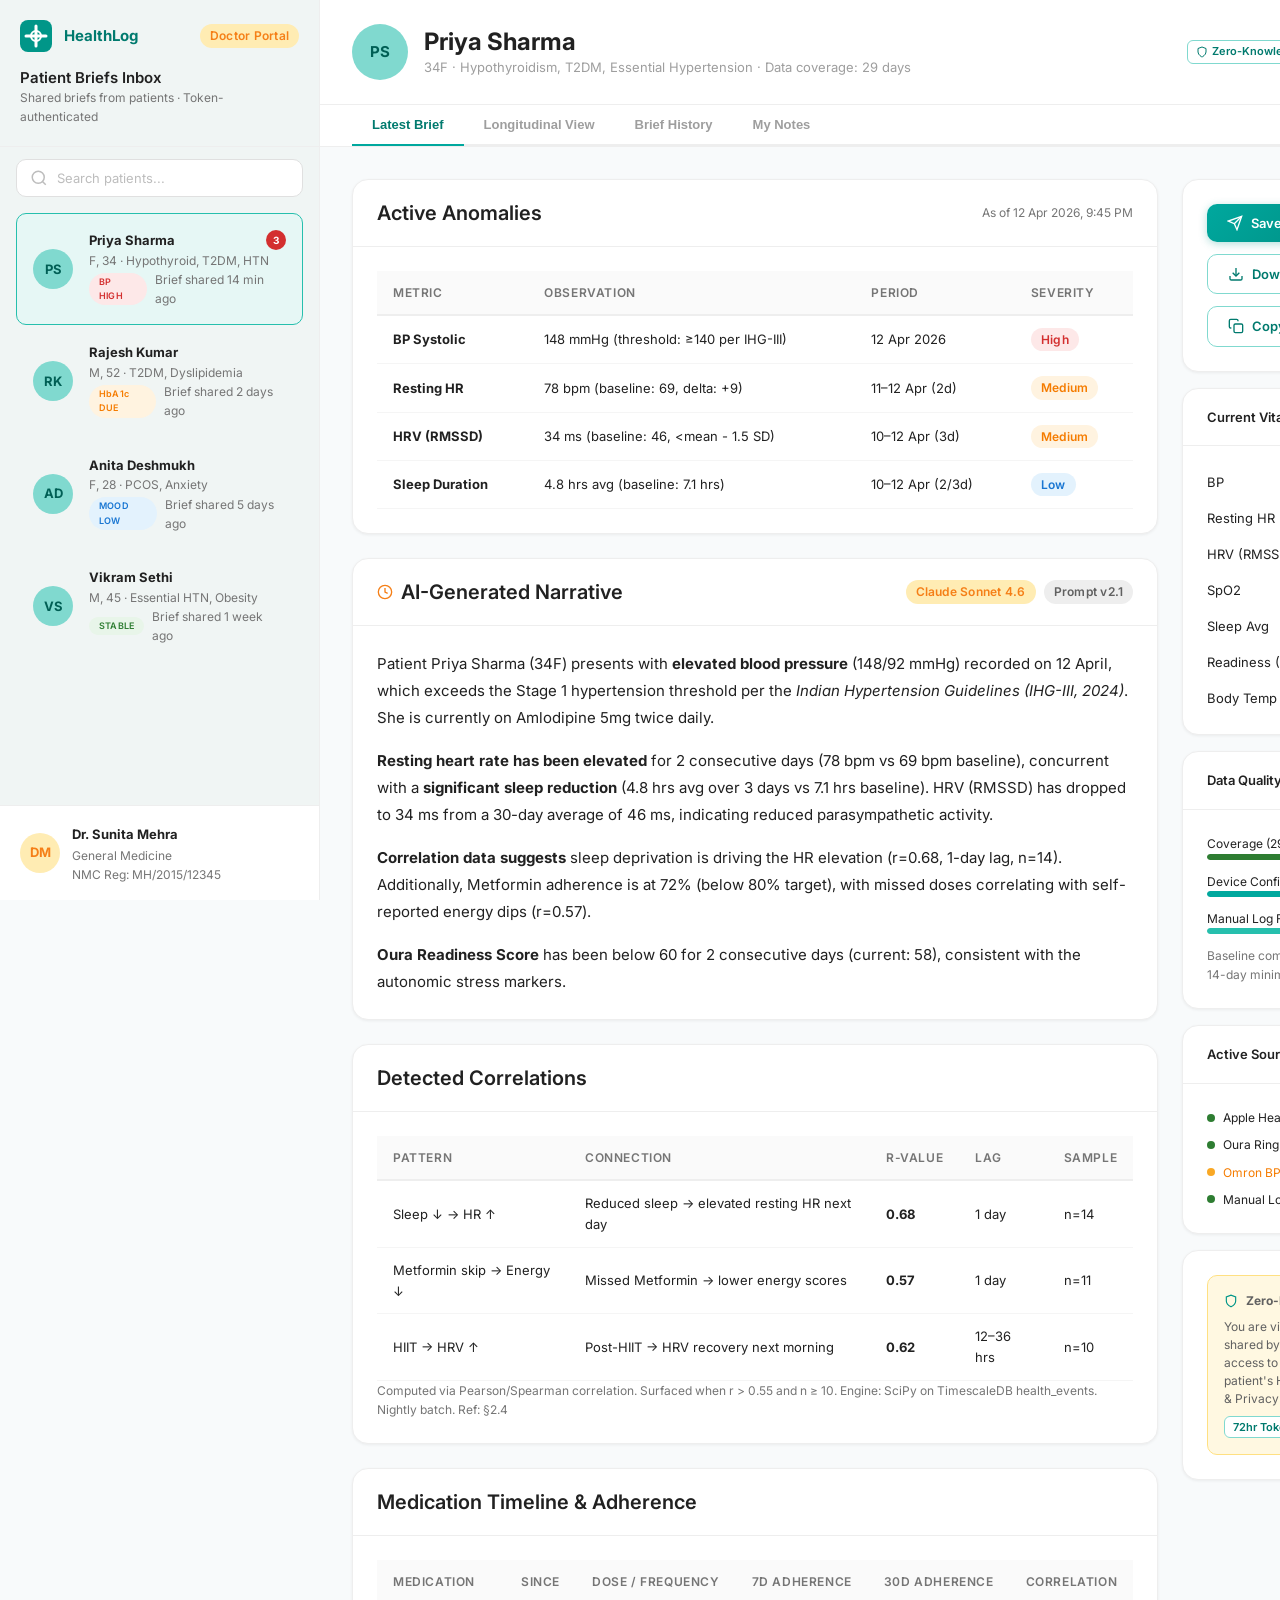
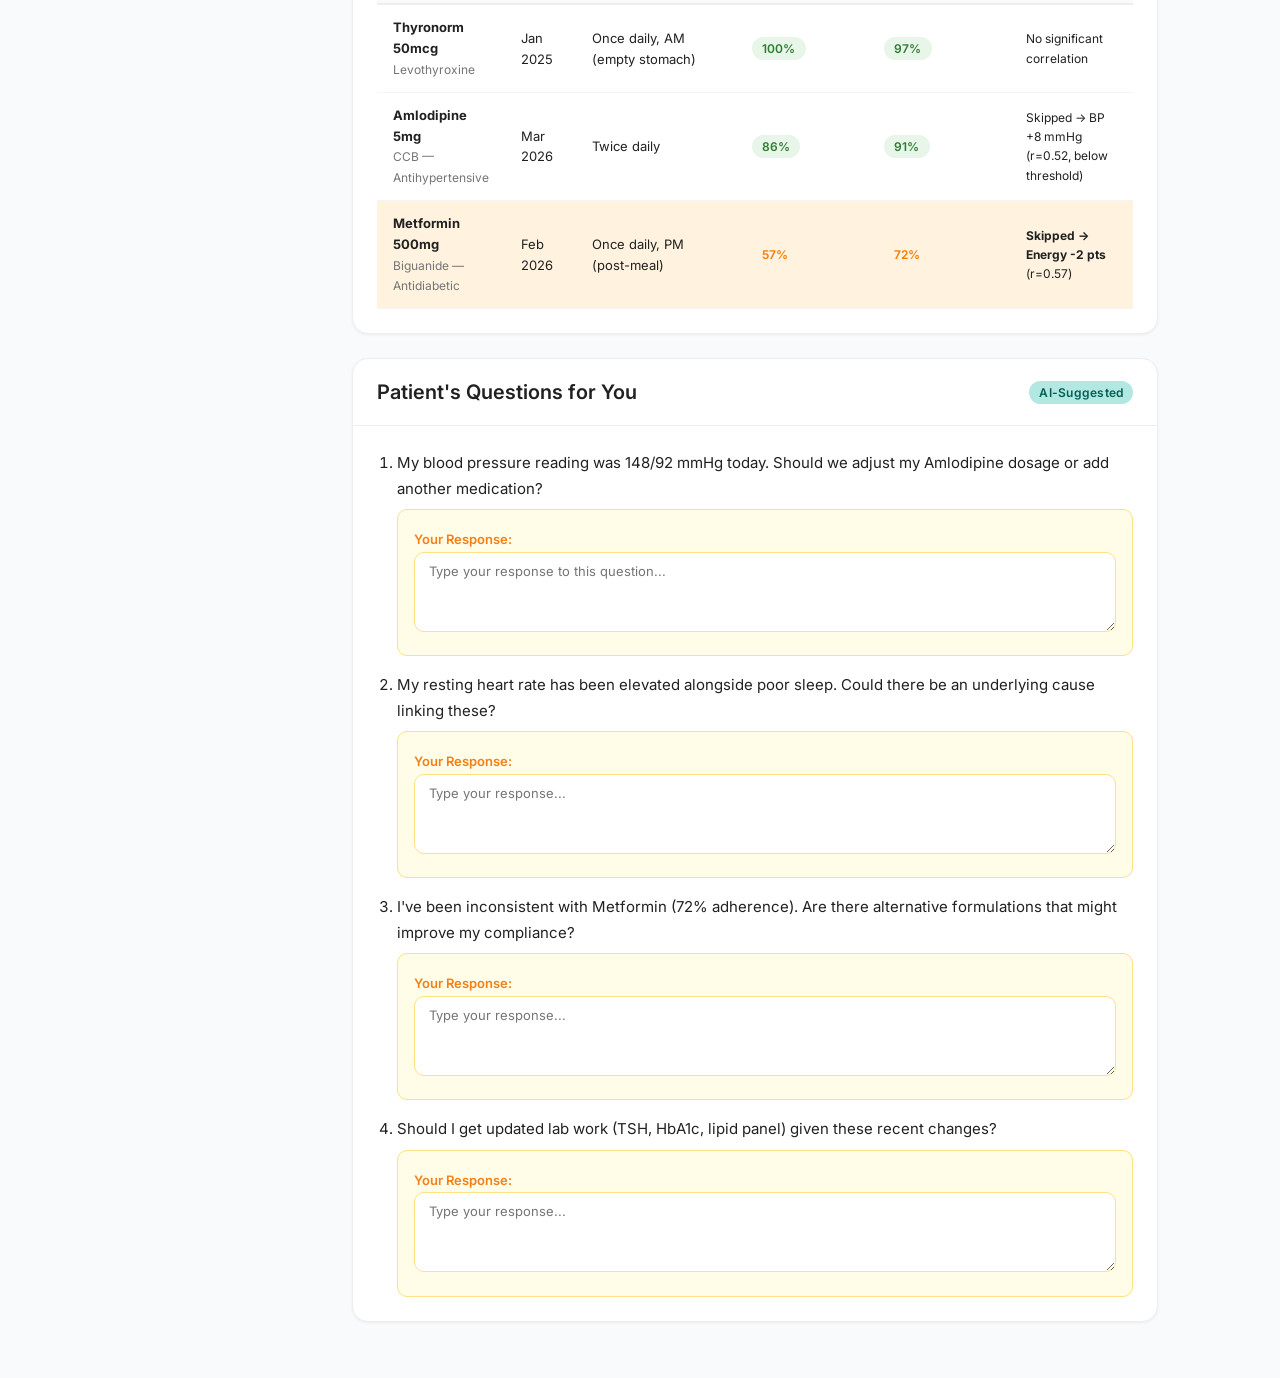
==== doctor.html @ 046096bf "adding progress" ====
<!DOCTYPE html>
<html lang="en">
<head>
  <meta charset="UTF-8">
  <meta name="viewport" content="width=device-width, initial-scale=1.0">
  <title>HealthLog — Doctor Portal</title>
  <link rel="preconnect" href="https://fonts.googleapis.com">
  <link href="https://fonts.googleapis.com/css2?family=Inter:wght@400;500;600;700;800&display=swap" rel="stylesheet">
  <link rel="stylesheet" href="styles.css">
  <style>
    .doctor-layout {
      display: flex;
      min-height: 100vh;
    }
    .patient-panel {
      width: 320px;
      background: var(--bg-sidebar);
      border-right: 1px solid var(--gray-200);
      position: fixed;
      height: 100vh;
      overflow-y: auto;
      display: flex;
      flex-direction: column;
    }
    .patient-panel-header {
      padding: var(--space-5) var(--space-5);
      border-bottom: 1px solid var(--gray-200);
    }
    .patient-panel-body {
      padding: var(--space-4);
      flex: 1;
      overflow-y: auto;
    }
    .doctor-main {
      margin-left: 320px;
      flex: 1;
      min-height: 100vh;
    }
    .doctor-profile {
      display: flex;
      align-items: center;
      gap: var(--space-3);
      padding: var(--space-4) var(--space-5);
      border-top: 1px solid var(--gray-200);
      background: white;
    }
    .brief-inbox-badge {
      background: var(--severity-high);
      color: white;
      font-size: 0.625rem;
      width: 20px;
      height: 20px;
      border-radius: 50%;
      display: inline-flex;
      align-items: center;
      justify-content: center;
      font-weight: 700;
    }
    .annotation-box {
      background: #fffde7;
      border: 1px solid var(--accent-200);
      border-radius: var(--radius-md);
      padding: var(--space-4);
    }
    .longitudinal-bar {
      display: flex;
      align-items: center;
      gap: var(--space-2);
      padding: var(--space-2) 0;
    }
    .longitudinal-bar .bar-fill {
      height: 8px;
      border-radius: 4px;
      background: var(--primary-400);
      transition: width var(--transition-slow);
    }
    @media (max-width: 1024px) {
      .patient-panel { width: 280px; }
      .doctor-main { margin-left: 280px; }
    }
    @media (max-width: 768px) {
      .patient-panel { position: relative; width: 100%; height: auto; max-height: 40vh; }
      .doctor-main { margin-left: 0; }
      .doctor-layout { flex-direction: column; }
    }
  </style>
</head>
<body>
  <div class="doctor-layout">
    <!-- ====== PATIENT LIST PANEL ====== -->
    <aside class="patient-panel">
      <div class="patient-panel-header">
        <div class="flex items-center justify-between mb-4">
          <a href="index.html" class="sidebar-logo" style="text-decoration:none;font-size:var(--font-size-base);">
            <svg viewBox="0 0 32 32" width="24" height="24" fill="none">
              <rect width="32" height="32" rx="8" fill="#009688"/>
              <path d="M16 6v20M6 16h20" stroke="white" stroke-width="3" stroke-linecap="round"/>
              <circle cx="16" cy="16" r="5" stroke="white" stroke-width="2" fill="none"/>
            </svg>
            HealthLog
          </a>
          <span class="badge badge-accent">Doctor Portal</span>
        </div>
        <h3 style="font-size:var(--font-size-base);">Patient Briefs Inbox</h3>
        <p class="text-xs text-muted mt-1">Shared briefs from patients &middot; Token-authenticated</p>
      </div>

      <!-- Search -->
      <div style="padding:var(--space-3) var(--space-4) 0;">
        <div class="search-box">
          <svg class="search-icon" viewBox="0 0 24 24" fill="none" stroke="currentColor" stroke-width="2"><circle cx="11" cy="11" r="8"/><line x1="21" y1="21" x2="16.65" y2="16.65"/></svg>
          <input class="form-input" type="text" placeholder="Search patients..." style="font-size:var(--font-size-sm);">
        </div>
      </div>

      <div class="patient-panel-body">
        <!-- Patient List Items -->
        <div class="patient-list-item active" onclick="selectPatient(this, 'priya')">
          <div class="avatar">PS</div>
          <div style="flex:1;min-width:0;">
            <div class="flex items-center justify-between">
              <strong class="text-sm">Priya Sharma</strong>
              <span class="brief-inbox-badge">3</span>
            </div>
            <p class="text-xs text-muted" style="white-space:nowrap;overflow:hidden;text-overflow:ellipsis;">F, 34 &middot; Hypothyroid, T2DM, HTN</p>
            <div class="flex items-center gap-2 mt-1">
              <span class="badge badge-high" style="font-size:0.5625rem;">BP HIGH</span>
              <span class="text-xs text-muted">Brief shared 14 min ago</span>
            </div>
          </div>
        </div>

        <div class="patient-list-item" onclick="selectPatient(this, 'rajesh')">
          <div class="avatar">RK</div>
          <div style="flex:1;min-width:0;">
            <div class="flex items-center justify-between">
              <strong class="text-sm">Rajesh Kumar</strong>
            </div>
            <p class="text-xs text-muted">M, 52 &middot; T2DM, Dyslipidemia</p>
            <div class="flex items-center gap-2 mt-1">
              <span class="badge badge-medium" style="font-size:0.5625rem;">HbA1c DUE</span>
              <span class="text-xs text-muted">Brief shared 2 days ago</span>
            </div>
          </div>
        </div>

        <div class="patient-list-item" onclick="selectPatient(this, 'anita')">
          <div class="avatar">AD</div>
          <div style="flex:1;min-width:0;">
            <div class="flex items-center justify-between">
              <strong class="text-sm">Anita Deshmukh</strong>
            </div>
            <p class="text-xs text-muted">F, 28 &middot; PCOS, Anxiety</p>
            <div class="flex items-center gap-2 mt-1">
              <span class="badge badge-low" style="font-size:0.5625rem;">MOOD LOW</span>
              <span class="text-xs text-muted">Brief shared 5 days ago</span>
            </div>
          </div>
        </div>

        <div class="patient-list-item" onclick="selectPatient(this, 'vikram')">
          <div class="avatar">VS</div>
          <div style="flex:1;min-width:0;">
            <div class="flex items-center justify-between">
              <strong class="text-sm">Vikram Sethi</strong>
            </div>
            <p class="text-xs text-muted">M, 45 &middot; Essential HTN, Obesity</p>
            <div class="flex items-center gap-2 mt-1">
              <span class="badge badge-normal" style="font-size:0.5625rem;">STABLE</span>
              <span class="text-xs text-muted">Brief shared 1 week ago</span>
            </div>
          </div>
        </div>
      </div>

      <!-- Doctor Profile -->
      <div class="doctor-profile">
        <div class="avatar" style="background:var(--accent-100);color:var(--accent-600);">DM</div>
        <div>
          <strong class="text-sm">Dr. Sunita Mehra</strong>
          <p class="text-xs text-muted">General Medicine</p>
          <p class="text-xs text-muted">NMC Reg: MH/2015/12345</p>
        </div>
      </div>
    </aside>

    <!-- ====== DOCTOR MAIN CONTENT ====== -->
    <main class="doctor-main">
      <!-- Page Header -->
      <div class="page-header">
        <div class="flex items-center gap-4">
          <div class="avatar lg">PS</div>
          <div>
            <h1 style="font-size:var(--font-size-xl);">Priya Sharma</h1>
            <p class="page-header-sub">34F &middot; Hypothyroidism, T2DM, Essential Hypertension &middot; Data coverage: 29 days</p>
          </div>
        </div>
        <div class="flex items-center gap-3">
          <span class="compliance-badge">
            <svg width="12" height="12" viewBox="0 0 24 24" fill="none" stroke="currentColor" stroke-width="2"><path d="M12 22s8-4 8-10V5l-8-3-8 3v7c0 6 8 10 8 10z"/></svg>
            Zero-Knowledge Access
          </span>
          <span class="compliance-badge">
            Token expires in 71h 46m
          </span>
        </div>
      </div>

      <!-- Tabs -->
      <div style="padding:0 var(--space-8);background:white;border-bottom:1px solid var(--gray-200);">
        <div class="tabs">
          <button class="tab active" onclick="showDocTab('brief-tab')">Latest Brief</button>
          <button class="tab" onclick="showDocTab('longitudinal-tab')">Longitudinal View</button>
          <button class="tab" onclick="showDocTab('history-tab')">Brief History</button>
          <button class="tab" onclick="showDocTab('notes-tab')">My Notes</button>
        </div>
      </div>

      <!-- ===== LATEST BRIEF TAB ===== -->
      <div class="page-body" id="brief-tab">
        <div class="grid-2" style="grid-template-columns:1fr 340px;gap:var(--space-6);">
          <!-- Brief Content (Left) -->
          <div>
            <!-- Active Anomalies Summary -->
            <div class="card mb-6">
              <div class="card-header">
                <h4>Active Anomalies</h4>
                <span class="text-xs text-muted">As of 12 Apr 2026, 9:45 PM</span>
              </div>
              <div class="card-body">
                <div class="table-wrapper">
                  <table class="data-table">
                    <thead>
                      <tr><th>Metric</th><th>Observation</th><th>Period</th><th>Severity</th></tr>
                    </thead>
                    <tbody>
                      <tr>
                        <td><strong>BP Systolic</strong></td>
                        <td>148 mmHg (threshold: &ge;140 per IHG-III)</td>
                        <td>12 Apr 2026</td>
                        <td><span class="badge badge-high">High</span></td>
                      </tr>
                      <tr>
                        <td><strong>Resting HR</strong></td>
                        <td>78 bpm (baseline: 69, delta: +9)</td>
                        <td>11–12 Apr (2d)</td>
                        <td><span class="badge badge-medium">Medium</span></td>
                      </tr>
                      <tr>
                        <td><strong>HRV (RMSSD)</strong></td>
                        <td>34 ms (baseline: 46, &lt;mean - 1.5 SD)</td>
                        <td>10–12 Apr (3d)</td>
                        <td><span class="badge badge-medium">Medium</span></td>
                      </tr>
                      <tr>
                        <td><strong>Sleep Duration</strong></td>
                        <td>4.8 hrs avg (baseline: 7.1 hrs)</td>
                        <td>10–12 Apr (2/3d)</td>
                        <td><span class="badge badge-low">Low</span></td>
                      </tr>
                    </tbody>
                  </table>
                </div>
              </div>
            </div>

            <!-- AI Narrative -->
            <div class="card mb-6">
              <div class="card-header">
                <div class="flex items-center gap-2">
                  <svg width="16" height="16" viewBox="0 0 24 24" fill="none" stroke="var(--accent-600)" stroke-width="2"><circle cx="12" cy="12" r="10"/><path d="M12 6v6l4 2"/></svg>
                  <h4>AI-Generated Narrative</h4>
                </div>
                <div class="flex items-center gap-2">
                  <span class="badge badge-accent">Claude Sonnet 4.6</span>
                  <span class="badge badge-gray">Prompt v2.1</span>
                </div>
              </div>
              <div class="card-body" style="line-height:1.8;">
                <p>
                  Patient Priya Sharma (34F) presents with <strong>elevated blood pressure</strong> (148/92 mmHg) recorded on 12 April, which exceeds the Stage 1 hypertension threshold per the <em>Indian Hypertension Guidelines (IHG-III, 2024)</em>. She is currently on Amlodipine 5mg twice daily.
                </p>
                <p class="mt-4">
                  <strong>Resting heart rate has been elevated</strong> for 2 consecutive days (78 bpm vs 69 bpm baseline), concurrent with a <strong>significant sleep reduction</strong> (4.8 hrs avg over 3 days vs 7.1 hrs baseline). HRV (RMSSD) has dropped to 34 ms from a 30-day average of 46 ms, indicating reduced parasympathetic activity.
                </p>
                <p class="mt-4">
                  <strong>Correlation data suggests</strong> sleep deprivation is driving the HR elevation (r=0.68, 1-day lag, n=14). Additionally, Metformin adherence is at 72% (below 80% target), with missed doses correlating with self-reported energy dips (r=0.57).
                </p>
                <p class="mt-4">
                  <strong>Oura Readiness Score</strong> has been below 60 for 2 consecutive days (current: 58), consistent with the autonomic stress markers.
                </p>
              </div>
            </div>

            <!-- Correlations for Doctor -->
            <div class="card mb-6">
              <div class="card-header"><h4>Detected Correlations</h4></div>
              <div class="card-body">
                <div class="table-wrapper">
                  <table class="data-table">
                    <thead>
                      <tr><th>Pattern</th><th>Connection</th><th>r-value</th><th>Lag</th><th>Sample</th></tr>
                    </thead>
                    <tbody>
                      <tr>
                        <td>Sleep &darr; &rarr; HR &uarr;</td>
                        <td>Reduced sleep → elevated resting HR next day</td>
                        <td><strong>0.68</strong></td>
                        <td>1 day</td>
                        <td>n=14</td>
                      </tr>
                      <tr>
                        <td>Metformin skip &rarr; Energy &darr;</td>
                        <td>Missed Metformin → lower energy scores</td>
                        <td><strong>0.57</strong></td>
                        <td>1 day</td>
                        <td>n=11</td>
                      </tr>
                      <tr>
                        <td>HIIT &rarr; HRV &uarr;</td>
                        <td>Post-HIIT → HRV recovery next morning</td>
                        <td><strong>0.62</strong></td>
                        <td>12–36 hrs</td>
                        <td>n=10</td>
                      </tr>
                    </tbody>
                  </table>
                </div>
                <p class="text-xs text-muted mt-3">Computed via Pearson/Spearman correlation. Surfaced when r &gt; 0.55 and n &ge; 10. Engine: SciPy on TimescaleDB health_events. Nightly batch. Ref: §2.4</p>
              </div>
            </div>

            <!-- Medication Overview -->
            <div class="card mb-6">
              <div class="card-header"><h4>Medication Timeline & Adherence</h4></div>
              <div class="card-body">
                <div class="table-wrapper">
                  <table class="data-table">
                    <thead>
                      <tr><th>Medication</th><th>Since</th><th>Dose / Frequency</th><th>7d Adherence</th><th>30d Adherence</th><th>Correlation</th></tr>
                    </thead>
                    <tbody>
                      <tr>
                        <td><strong>Thyronorm 50mcg</strong><br><span class="text-xs text-muted">Levothyroxine</span></td>
                        <td>Jan 2025</td>
                        <td>Once daily, AM (empty stomach)</td>
                        <td><span class="badge badge-normal">100%</span></td>
                        <td><span class="badge badge-normal">97%</span></td>
                        <td class="text-xs">No significant correlation</td>
                      </tr>
                      <tr>
                        <td><strong>Amlodipine 5mg</strong><br><span class="text-xs text-muted">CCB — Antihypertensive</span></td>
                        <td>Mar 2026</td>
                        <td>Twice daily</td>
                        <td><span class="badge badge-normal">86%</span></td>
                        <td><span class="badge badge-normal">91%</span></td>
                        <td class="text-xs">Skipped → BP +8 mmHg (r=0.52, below threshold)</td>
                      </tr>
                      <tr style="background:var(--severity-medium-bg);">
                        <td><strong>Metformin 500mg</strong><br><span class="text-xs text-muted">Biguanide — Antidiabetic</span></td>
                        <td>Feb 2026</td>
                        <td>Once daily, PM (post-meal)</td>
                        <td><span class="badge badge-medium">57%</span></td>
                        <td><span class="badge badge-medium">72%</span></td>
                        <td class="text-xs"><strong>Skipped → Energy -2 pts</strong> (r=0.57)</td>
                      </tr>
                    </tbody>
                  </table>
                </div>
              </div>
            </div>

            <!-- Patient's Questions -->
            <div class="card mb-6">
              <div class="card-header">
                <h4>Patient's Questions for You</h4>
                <span class="badge badge-primary">AI-Suggested</span>
              </div>
              <div class="card-body">
                <ol style="padding-left:var(--space-5);display:flex;flex-direction:column;gap:var(--space-4);line-height:1.7;">
                  <li>
                    <p>My blood pressure reading was 148/92 mmHg today. Should we adjust my Amlodipine dosage or add another medication?</p>
                    <div class="annotation-box mt-2">
                      <label class="form-label text-xs" style="color:var(--accent-600);">Your Response:</label>
                      <textarea class="form-textarea" rows="2" placeholder="Type your response to this question..." style="border-color:var(--accent-200);font-size:var(--font-size-sm);"></textarea>
                    </div>
                  </li>
                  <li>
                    <p>My resting heart rate has been elevated alongside poor sleep. Could there be an underlying cause linking these?</p>
                    <div class="annotation-box mt-2">
                      <label class="form-label text-xs" style="color:var(--accent-600);">Your Response:</label>
                      <textarea class="form-textarea" rows="2" placeholder="Type your response..." style="border-color:var(--accent-200);font-size:var(--font-size-sm);"></textarea>
                    </div>
                  </li>
                  <li>
                    <p>I've been inconsistent with Metformin (72% adherence). Are there alternative formulations that might improve my compliance?</p>
                    <div class="annotation-box mt-2">
                      <label class="form-label text-xs" style="color:var(--accent-600);">Your Response:</label>
                      <textarea class="form-textarea" rows="2" placeholder="Type your response..." style="border-color:var(--accent-200);font-size:var(--font-size-sm);"></textarea>
                    </div>
                  </li>
                  <li>
                    <p>Should I get updated lab work (TSH, HbA1c, lipid panel) given these recent changes?</p>
                    <div class="annotation-box mt-2">
                      <label class="form-label text-xs" style="color:var(--accent-600);">Your Response:</label>
                      <textarea class="form-textarea" rows="2" placeholder="Type your response..." style="border-color:var(--accent-200);font-size:var(--font-size-sm);"></textarea>
                    </div>
                  </li>
                </ol>
              </div>
            </div>
          </div>

          <!-- Right Sidebar (Quick Stats + Actions) -->
          <div>
            <!-- Quick Actions -->
            <div class="card mb-4">
              <div class="card-body" style="display:flex;flex-direction:column;gap:var(--space-3);">
                <button class="btn btn-primary w-full" onclick="showToast('Annotations saved and sent to patient.','success')">
                  <svg width="16" height="16" viewBox="0 0 24 24" fill="none" stroke="currentColor" stroke-width="2"><path d="M22 2L11 13"/><path d="M22 2l-7 20-4-9-9-4 20-7z"/></svg>
                  Save & Send Notes to Patient
                </button>
                <button class="btn btn-secondary w-full">
                  <svg width="16" height="16" viewBox="0 0 24 24" fill="none" stroke="currentColor" stroke-width="2"><path d="M21 15v4a2 2 0 01-2 2H5a2 2 0 01-2-2v-4"/><polyline points="7 10 12 15 17 10"/><line x1="12" y1="15" x2="12" y2="3"/></svg>
                  Download Brief PDF
                </button>
                <button class="btn btn-secondary w-full">
                  <svg width="16" height="16" viewBox="0 0 24 24" fill="none" stroke="currentColor" stroke-width="2"><rect x="9" y="9" width="13" height="13" rx="2"/><path d="M5 15H4a2 2 0 01-2-2V4a2 2 0 012-2h9a2 2 0 012 2v1"/></svg>
                  Copy Summary to Clipboard
                </button>
              </div>
            </div>

            <!-- Patient Vitals Summary -->
            <div class="card mb-4">
              <div class="card-header"><h4 style="font-size:var(--font-size-sm);">Current Vitals</h4></div>
              <div class="card-body" style="display:flex;flex-direction:column;gap:var(--space-3);">
                <div class="flex justify-between items-center">
                  <span class="text-sm">BP</span>
                  <span class="font-bold text-high">148/92 mmHg</span>
                </div>
                <div class="flex justify-between items-center">
                  <span class="text-sm">Resting HR</span>
                  <span class="font-bold text-medium">78 bpm</span>
                </div>
                <div class="flex justify-between items-center">
                  <span class="text-sm">HRV (RMSSD)</span>
                  <span class="font-bold text-medium">34 ms</span>
                </div>
                <div class="flex justify-between items-center">
                  <span class="text-sm">SpO2</span>
                  <span class="font-bold text-normal">97%</span>
                </div>
                <div class="flex justify-between items-center">
                  <span class="text-sm">Sleep Avg</span>
                  <span class="font-bold text-low">4.8 hrs</span>
                </div>
                <div class="flex justify-between items-center">
                  <span class="text-sm">Readiness (Oura)</span>
                  <span class="font-bold text-medium">58</span>
                </div>
                <div class="flex justify-between items-center">
                  <span class="text-sm">Body Temp</span>
                  <span class="font-bold">+0.3&deg;C</span>
                </div>
              </div>
            </div>

            <!-- Data Quality -->
            <div class="card mb-4">
              <div class="card-header"><h4 style="font-size:var(--font-size-sm);">Data Quality</h4></div>
              <div class="card-body" style="display:flex;flex-direction:column;gap:var(--space-3);">
                <div>
                  <div class="flex justify-between text-xs mb-1">
                    <span>Coverage (29/30 days)</span>
                    <span class="font-bold">97%</span>
                  </div>
                  <div style="height:6px;background:var(--gray-200);border-radius:3px;overflow:hidden;">
                    <div style="width:97%;height:100%;background:var(--severity-normal);border-radius:3px;"></div>
                  </div>
                </div>
                <div>
                  <div class="flex justify-between text-xs mb-1">
                    <span>Device Confidence Avg</span>
                    <span class="font-bold">0.93</span>
                  </div>
                  <div style="height:6px;background:var(--gray-200);border-radius:3px;overflow:hidden;">
                    <div style="width:93%;height:100%;background:var(--primary-500);border-radius:3px;"></div>
                  </div>
                </div>
                <div>
                  <div class="flex justify-between text-xs mb-1">
                    <span>Manual Log Frequency</span>
                    <span class="font-bold">6/7 days</span>
                  </div>
                  <div style="height:6px;background:var(--gray-200);border-radius:3px;overflow:hidden;">
                    <div style="width:86%;height:100%;background:var(--primary-400);border-radius:3px;"></div>
                  </div>
                </div>
                <p class="text-xs text-muted">Baseline computed from 30-day rolling window. 14-day minimum met. Cached in Redis (25hr TTL).</p>
              </div>
            </div>

            <!-- Sources -->
            <div class="card mb-4">
              <div class="card-header"><h4 style="font-size:var(--font-size-sm);">Active Sources</h4></div>
              <div class="card-body" style="display:flex;flex-direction:column;gap:var(--space-2);">
                <div class="flex items-center gap-2">
                  <span class="sync-dot connected"></span>
                  <span class="text-xs">Apple HealthKit — 14m ago</span>
                </div>
                <div class="flex items-center gap-2">
                  <span class="sync-dot connected"></span>
                  <span class="text-xs">Oura Ring — 2h ago</span>
                </div>
                <div class="flex items-center gap-2">
                  <span class="sync-dot stale"></span>
                  <span class="text-xs text-medium">Omron BP — 26h ago</span>
                </div>
                <div class="flex items-center gap-2">
                  <span class="sync-dot connected"></span>
                  <span class="text-xs">Manual Logs — Today</span>
                </div>
              </div>
            </div>

            <!-- Access Info -->
            <div class="card">
              <div class="card-body">
                <div class="disclaimer" style="flex-direction:column;gap:var(--space-2);">
                  <div class="flex items-center gap-2">
                    <svg width="14" height="14" viewBox="0 0 24 24" fill="none" stroke="var(--primary-600)" stroke-width="2"><path d="M12 22s8-4 8-10V5l-8-3-8 3v7c0 6 8 10 8 10z"/></svg>
                    <strong>Zero-Knowledge Access</strong>
                  </div>
                  <p class="text-xs">You are viewing a pre-generated brief shared by the patient. You do not have access to raw data, account details, or the patient's HealthLog profile. Per §5.2 Security & Privacy and DPDP Act 2023.</p>
                  <div class="flex gap-2 mt-1">
                    <span class="compliance-badge">72hr Token</span>
                    <span class="compliance-badge">Read-Only + Annotate</span>
                    <span class="compliance-badge">Audit Logged</span>
                  </div>
                </div>
              </div>
            </div>
          </div>
        </div>
      </div>

      <!-- ===== LONGITUDINAL VIEW TAB ===== -->
      <div class="page-body hidden" id="longitudinal-tab">
        <div class="card mb-6">
          <div class="card-header">
            <h4>30-Day Metric Trends — Priya Sharma</h4>
            <div class="flex gap-2">
              <button class="btn btn-ghost btn-sm" style="font-weight:700;color:var(--primary-600);">30D</button>
              <button class="btn btn-ghost btn-sm">90D</button>
              <button class="btn btn-ghost btn-sm">6M</button>
            </div>
          </div>
          <div class="card-body">
            <!-- Resting HR -->
            <div class="mb-6">
              <div class="flex justify-between items-center mb-2">
                <span class="text-sm font-bold">Resting Heart Rate</span>
                <span class="text-sm"><span class="text-medium font-bold">78 bpm</span> <span class="text-xs text-muted">(baseline: 69)</span></span>
              </div>
              <div class="chart-container" style="height:120px;" id="doc-hr-chart"></div>
              <div class="flex justify-between mt-1">
                <span class="text-xs text-muted">13 Mar</span>
                <span class="text-xs text-muted">28 Mar</span>
                <span class="text-xs text-muted">12 Apr</span>
              </div>
            </div>
            <!-- HRV -->
            <div class="mb-6">
              <div class="flex justify-between items-center mb-2">
                <span class="text-sm font-bold">HRV (RMSSD)</span>
                <span class="text-sm"><span class="text-medium font-bold">34 ms</span> <span class="text-xs text-muted">(baseline: 46)</span></span>
              </div>
              <div class="chart-container" style="height:120px;" id="doc-hrv-chart"></div>
            </div>
            <!-- Sleep -->
            <div class="mb-6">
              <div class="flex justify-between items-center mb-2">
                <span class="text-sm font-bold">Sleep Duration</span>
                <span class="text-sm"><span class="text-low font-bold">4.8 hrs</span> <span class="text-xs text-muted">(baseline: 7.1)</span></span>
              </div>
              <div class="chart-container" style="height:120px;" id="doc-sleep-chart"></div>
            </div>
            <!-- BP -->
            <div>
              <div class="flex justify-between items-center mb-2">
                <span class="text-sm font-bold">Blood Pressure (Systolic)</span>
                <span class="text-sm"><span class="text-high font-bold">148 mmHg</span> <span class="text-xs text-muted">(threshold: 140)</span></span>
              </div>
              <div class="chart-container" style="height:120px;" id="doc-bp-chart"></div>
            </div>
          </div>
        </div>

        <!-- Event Markers -->
        <div class="card">
          <div class="card-header"><h4>Key Events in Period</h4></div>
          <div class="card-body">
            <div class="timeline">
              <div class="timeline-item">
                <div class="timeline-dot"></div>
                <div class="timeline-time">15 Mar 2026</div>
                <div class="timeline-content">
                  <strong>Amlodipine 5mg started</strong> — prescribed for newly diagnosed essential hypertension
                </div>
              </div>
              <div class="timeline-item">
                <div class="timeline-dot"></div>
                <div class="timeline-time">22 Mar 2026</div>
                <div class="timeline-content">
                  <strong>Correlation detected:</strong> Sleep &rarr; HR pattern first identified (r=0.68)
                </div>
              </div>
              <div class="timeline-item">
                <div class="timeline-dot"></div>
                <div class="timeline-time">1 Apr 2026</div>
                <div class="timeline-content">
                  <strong>Correlation detected:</strong> Metformin adherence &rarr; Energy (r=0.57)
                </div>
              </div>
              <div class="timeline-item">
                <div class="timeline-dot medium"></div>
                <div class="timeline-time">10 Apr 2026</div>
                <div class="timeline-content">
                  <strong class="text-medium">Sleep disruption begins</strong> — 3 consecutive nights below 5.5 hrs
                </div>
              </div>
              <div class="timeline-item">
                <div class="timeline-dot high"></div>
                <div class="timeline-time">12 Apr 2026</div>
                <div class="timeline-content">
                  <strong class="text-high">BP reading 148/92 mmHg</strong> — High severity flag triggered
                </div>
              </div>
            </div>
          </div>
        </div>
      </div>

      <!-- ===== BRIEF HISTORY TAB ===== -->
      <div class="page-body hidden" id="history-tab">
        <div class="card">
          <div class="card-header">
            <h4>Brief History — Priya Sharma</h4>
            <span class="text-xs text-muted">All previously generated briefs &middot; Versioned per §2.6</span>
          </div>
          <div class="card-body">
            <div class="table-wrapper">
              <table class="data-table">
                <thead>
                  <tr><th>Brief ID</th><th>Generated</th><th>Anomalies</th><th>Model</th><th>Shared</th><th>Doctor Notes</th><th>Actions</th></tr>
                </thead>
                <tbody>
                  <tr style="background:var(--primary-50);">
                    <td><code>BRF-2026-0412-A1</code></td>
                    <td>12 Apr 2026, 9:45 PM</td>
                    <td><span class="badge badge-high">3 active</span></td>
                    <td>Claude Sonnet 4.6 / v2.1</td>
                    <td><span class="badge badge-normal">Active</span></td>
                    <td><span class="badge badge-gray">Pending</span></td>
                    <td><button class="btn btn-ghost btn-sm">View</button></td>
                  </tr>
                  <tr>
                    <td><code>BRF-2026-0405-A1</code></td>
                    <td>5 Apr 2026, 8:30 PM</td>
                    <td><span class="badge badge-low">1 active</span></td>
                    <td>Claude Sonnet 4.6 / v2.1</td>
                    <td><span class="badge badge-gray">Expired</span></td>
                    <td><span class="badge badge-normal">Completed</span></td>
                    <td><button class="btn btn-ghost btn-sm">View</button></td>
                  </tr>
                  <tr>
                    <td><code>BRF-2026-0322-A1</code></td>
                    <td>22 Mar 2026, 7:15 PM</td>
                    <td><span class="badge badge-normal">0 active</span></td>
                    <td>Claude Sonnet 4.6 / v2.0</td>
                    <td><span class="badge badge-gray">Expired</span></td>
                    <td><span class="badge badge-normal">Completed</span></td>
                    <td><button class="btn btn-ghost btn-sm">View</button></td>
                  </tr>
                </tbody>
              </table>
            </div>
          </div>
        </div>
      </div>

      <!-- ===== MY NOTES TAB ===== -->
      <div class="page-body hidden" id="notes-tab">
        <div class="card mb-6">
          <div class="card-header">
            <h4>Consultation Notes — Dr. Sunita Mehra</h4>
            <span class="text-xs text-muted">NMC Reg: MH/2015/12345</span>
          </div>
          <div class="card-body">
            <div class="form-group mb-4">
              <label class="form-label">Clinical Impression</label>
              <textarea class="form-textarea" rows="4" placeholder="Document your clinical impression based on the brief data and in-person examination..."></textarea>
            </div>
            <div class="form-group mb-4">
              <label class="form-label">Plan / Advice</label>
              <textarea class="form-textarea" rows="4" placeholder="Treatment plan, medication changes, lifestyle advice, follow-up schedule..."></textarea>
            </div>
            <div class="form-group mb-4">
              <label class="form-label">Investigations Ordered</label>
              <textarea class="form-textarea" rows="2" placeholder="e.g., TSH, HbA1c, Lipid Panel, CBC, Serum Creatinine..."></textarea>
            </div>
            <div class="form-group mb-4">
              <label class="form-label">Follow-Up</label>
              <div class="grid-2" style="gap:var(--space-4);">
                <input class="form-input" type="date">
                <select class="form-select">
                  <option>In-person consultation</option>
                  <option>Teleconsultation</option>
                  <option>Brief review only</option>
                </select>
              </div>
            </div>
          </div>
          <div class="card-footer flex justify-between items-center">
            <div class="flex items-center gap-2">
              <span class="text-xs text-muted">Notes are sent to the patient's app and stored in <code>brief_versions.doctor_notes</code></span>
            </div>
            <div class="flex gap-3">
              <button class="btn btn-secondary">Save as Draft</button>
              <button class="btn btn-primary" onclick="showToast('Notes saved and sent to patient.','success')">
                <svg width="16" height="16" viewBox="0 0 24 24" fill="none" stroke="currentColor" stroke-width="2"><path d="M22 2L11 13"/><path d="M22 2l-7 20-4-9-9-4 20-7z"/></svg>
                Save & Send to Patient
              </button>
            </div>
          </div>
        </div>

        <!-- Regulatory Notice -->
        <div class="compliance-banner">
          <svg width="16" height="16" viewBox="0 0 24 24" fill="none" stroke="var(--primary-600)" stroke-width="2" style="flex-shrink:0;"><path d="M12 22s8-4 8-10V5l-8-3-8 3v7c0 6 8 10 8 10z"/></svg>
          <div>
            <strong>Regulatory:</strong> Clinical notes are the physician's record per Indian Medical Council (Professional Conduct, Etiquette and Ethics) Regulations, 2002. Electronic records maintained per the Information Technology Act, 2000 and the DPDP Act 2023. Doctor identity verified via NMC Medical Registration Number. All annotations are timestamped and audit-logged.
          </div>
        </div>
      </div>
    </main>
  </div>

  <!-- Toast Container -->
  <div class="toast-container" id="toast-container"></div>

  <script src="app.js"></script>
  <script>
    // Doctor-specific tab switching
    function showDocTab(tabId) {
      document.querySelectorAll('.doctor-main .page-body, .doctor-main .tab').forEach(el => {
        if (el.classList.contains('tab')) {
          el.classList.remove('active');
        } else {
          el.classList.add('hidden');
        }
      });
      document.getElementById(tabId).classList.remove('hidden');
      // Find the clicked tab button
      event.target.classList.add('active');
    }

    // Patient list selection
    function selectPatient(el, patientId) {
      document.querySelectorAll('.patient-list-item').forEach(item => item.classList.remove('active'));
      el.classList.add('active');
    }

    // Initialize doctor charts
    document.addEventListener('DOMContentLoaded', function() {
      // HR chart for doctor view
      const hrData = [68,69,70,69,68,71,70,69,72,68,67,69,70,71,68,69,70,72,71,68,67,69,70,72,74,73,72,75,78,78];
      renderBarChart('doc-hr-chart', hrData, 60, 85, [28,29]);

      // HRV chart
      const hrvData = [48,45,47,50,44,46,49,43,47,45,48,46,44,47,45,48,46,43,47,45,42,44,46,43,40,38,42,36,35,34];
      renderBarChart('doc-hrv-chart', hrvData, 25, 55, [27,28,29]);

      // Sleep chart
      const sleepData = [7.2,6.8,7.5,7.0,7.3,6.5,7.1,7.4,6.9,7.2,7.0,6.8,7.3,7.1,7.5,6.7,7.0,7.2,6.9,7.1,7.4,6.8,7.0,7.2,6.5,5.8,5.2,4.5,5.0,4.8];
      renderBarChart('doc-sleep-chart', sleepData, 3, 9, [26,27,28,29]);

      // BP chart
      const bpData = [125,128,126,130,124,128,132,126,129,127,130,128,125,132,128,126,130,127,129,131,128,130,133,129,132,135,138,140,142,148];
      renderBarChart('doc-bp-chart', bpData, 110, 155, [27,28,29]);
    });

    function renderBarChart(containerId, data, minVal, maxVal, anomalyIndices) {
      const container = document.getElementById(containerId);
      if (!container) return;
      container.innerHTML = '';
      const range = maxVal - minVal;
      data.forEach((val, i) => {
        const bar = document.createElement('div');
        bar.className = 'chart-bar';
        const height = ((val - minVal) / range) * 100;
        bar.style.height = Math.max(4, Math.min(100, height)) + '%';
        if (anomalyIndices && anomalyIndices.includes(i)) {
          bar.classList.add('anomaly');
        }
        bar.title = val.toString();
        container.appendChild(bar);
      });
    }
  </script>
</body>
</html>
---- styles.css ----
/* ============================================================
   HealthLog — Health Intelligence Platform
   Design System & Shared Styles
   Ref: HealthLog_TechSpec v1.0 | ABDM-aligned | DPDP Act 2023
   ============================================================ */

/* --- CSS Custom Properties (Design Tokens) --- */
:root {
  /* Primary — Medical teal/green (inspired by Indian govt health portals) */
  --primary-50: #e6f7f5;
  --primary-100: #b3e8e2;
  --primary-200: #80d9cf;
  --primary-300: #4dcabc;
  --primary-400: #26bfad;
  --primary-500: #00a89e;
  --primary-600: #009688;
  --primary-700: #007a6e;
  --primary-800: #005f55;
  --primary-900: #003d38;

  /* Accent — Warm saffron (National Health Mission palette) */
  --accent-50: #fff8e1;
  --accent-100: #ffecb3;
  --accent-200: #ffe082;
  --accent-300: #ffd54f;
  --accent-400: #ffca28;
  --accent-500: #f9a825;
  --accent-600: #f57f17;

  /* Semantic — Severity levels per §2.4 Anomaly Detection */
  --severity-high: #d32f2f;
  --severity-high-bg: #fde8e8;
  --severity-medium: #f57c00;
  --severity-medium-bg: #fff3e0;
  --severity-low: #1976d2;
  --severity-low-bg: #e3f2fd;
  --severity-normal: #2e7d32;
  --severity-normal-bg: #e8f5e9;

  /* Neutrals */
  --gray-50: #fafafa;
  --gray-100: #f5f5f5;
  --gray-200: #eeeeee;
  --gray-300: #e0e0e0;
  --gray-400: #bdbdbd;
  --gray-500: #9e9e9e;
  --gray-600: #757575;
  --gray-700: #616161;
  --gray-800: #424242;
  --gray-900: #212121;

  /* Background */
  --bg-primary: #f8fafb;
  --bg-card: #ffffff;
  --bg-sidebar: #f0f5f4;

  /* Typography — §5.4 Accessibility: ≥ 11pt, dynamic type support */
  --font-primary: 'Inter', 'Noto Sans', -apple-system, BlinkMacSystemFont, sans-serif;
  --font-mono: 'JetBrains Mono', 'Fira Code', monospace;
  --font-size-xs: 0.75rem;
  --font-size-sm: 0.8125rem;
  --font-size-base: 0.9375rem;
  --font-size-md: 1.0625rem;
  --font-size-lg: 1.25rem;
  --font-size-xl: 1.5rem;
  --font-size-2xl: 1.875rem;
  --font-size-3xl: 2.25rem;

  /* Spacing */
  --space-1: 0.25rem;
  --space-2: 0.5rem;
  --space-3: 0.75rem;
  --space-4: 1rem;
  --space-5: 1.25rem;
  --space-6: 1.5rem;
  --space-8: 2rem;
  --space-10: 2.5rem;
  --space-12: 3rem;
  --space-16: 4rem;

  /* Borders & Radius */
  --radius-sm: 6px;
  --radius-md: 10px;
  --radius-lg: 16px;
  --radius-xl: 24px;
  --radius-full: 9999px;

  /* Shadows */
  --shadow-sm: 0 1px 3px rgba(0, 0, 0, 0.06);
  --shadow-md: 0 4px 12px rgba(0, 0, 0, 0.08);
  --shadow-lg: 0 8px 30px rgba(0, 0, 0, 0.1);
  --shadow-xl: 0 16px 48px rgba(0, 0, 0, 0.12);

  /* Transitions */
  --transition-fast: 150ms ease;
  --transition-base: 250ms ease;
  --transition-slow: 400ms ease;
}

/* --- Reset & Base --- */
*, *::before, *::after {
  box-sizing: border-box;
  margin: 0;
  padding: 0;
}

html {
  font-size: 100%;
  scroll-behavior: smooth;
  -webkit-text-size-adjust: 100%;
}

body {
  font-family: var(--font-primary);
  font-size: var(--font-size-base);
  color: var(--gray-900);
  background: var(--bg-primary);
  line-height: 1.6;
  -webkit-font-smoothing: antialiased;
  -moz-osx-font-smoothing: grayscale;
  min-height: 100vh;
}

a { color: var(--primary-600); text-decoration: none; }
a:hover { color: var(--primary-700); text-decoration: underline; }

img { max-width: 100%; display: block; }

h1, h2, h3, h4, h5, h6 {
  line-height: 1.3;
  font-weight: 600;
  color: var(--gray-900);
}

h1 { font-size: var(--font-size-3xl); }
h2 { font-size: var(--font-size-2xl); }
h3 { font-size: var(--font-size-xl); }
h4 { font-size: var(--font-size-lg); }

/* --- Utility Classes --- */
.text-center { text-align: center; }
.text-muted { color: var(--gray-600); }
.text-sm { font-size: var(--font-size-sm); }
.text-xs { font-size: var(--font-size-xs); }
.text-primary { color: var(--primary-600); }
.text-accent { color: var(--accent-600); }
.text-high { color: var(--severity-high); }
.text-medium { color: var(--severity-medium); }
.text-low { color: var(--severity-low); }
.text-normal { color: var(--severity-normal); }
.font-mono { font-family: var(--font-mono); }
.font-bold { font-weight: 700; }
.flex { display: flex; }
.flex-col { flex-direction: column; }
.items-center { align-items: center; }
.justify-between { justify-content: space-between; }
.justify-center { justify-content: center; }
.gap-1 { gap: var(--space-1); }
.gap-2 { gap: var(--space-2); }
.gap-3 { gap: var(--space-3); }
.gap-4 { gap: var(--space-4); }
.gap-6 { gap: var(--space-6); }
.gap-8 { gap: var(--space-8); }
.mt-2 { margin-top: var(--space-2); }
.mt-4 { margin-top: var(--space-4); }
.mt-6 { margin-top: var(--space-6); }
.mt-8 { margin-top: var(--space-8); }
.mb-2 { margin-bottom: var(--space-2); }
.mb-4 { margin-bottom: var(--space-4); }
.mb-6 { margin-bottom: var(--space-6); }
.p-4 { padding: var(--space-4); }
.p-6 { padding: var(--space-6); }
.p-8 { padding: var(--space-8); }
.w-full { width: 100%; }
.hidden { display: none !important; }
.grid-2 { display: grid; grid-template-columns: repeat(2, 1fr); gap: var(--space-6); }
.grid-3 { display: grid; grid-template-columns: repeat(3, 1fr); gap: var(--space-6); }
.grid-4 { display: grid; grid-template-columns: repeat(4, 1fr); gap: var(--space-4); }

/* --- Buttons --- */
.btn {
  display: inline-flex;
  align-items: center;
  gap: var(--space-2);
  padding: 0.625rem 1.25rem;
  border-radius: var(--radius-md);
  font-family: var(--font-primary);
  font-size: var(--font-size-sm);
  font-weight: 600;
  border: none;
  cursor: pointer;
  transition: all var(--transition-fast);
  white-space: nowrap;
  line-height: 1.4;
}

.btn:hover { transform: translateY(-1px); }
.btn:active { transform: translateY(0); }

.btn-primary {
  background: linear-gradient(135deg, var(--primary-500), var(--primary-700));
  color: white;
  box-shadow: 0 2px 8px rgba(0, 150, 136, 0.3);
}
.btn-primary:hover {
  box-shadow: 0 4px 16px rgba(0, 150, 136, 0.4);
}

.btn-secondary {
  background: var(--bg-card);
  color: var(--primary-700);
  border: 1.5px solid var(--primary-200);
}
.btn-secondary:hover { background: var(--primary-50); }

.btn-accent {
  background: linear-gradient(135deg, var(--accent-500), var(--accent-600));
  color: white;
  box-shadow: 0 2px 8px rgba(249, 168, 37, 0.3);
}

.btn-danger {
  background: var(--severity-high);
  color: white;
}

.btn-ghost {
  background: transparent;
  color: var(--gray-700);
}
.btn-ghost:hover { background: var(--gray-100); }

.btn-sm { padding: 0.375rem 0.75rem; font-size: var(--font-size-xs); }
.btn-lg { padding: 0.875rem 2rem; font-size: var(--font-size-base); }
.btn-icon {
  width: 36px;
  height: 36px;
  padding: 0;
  justify-content: center;
  border-radius: var(--radius-sm);
}

/* --- Cards --- */
.card {
  background: var(--bg-card);
  border-radius: var(--radius-lg);
  border: 1px solid var(--gray-200);
  box-shadow: var(--shadow-sm);
  overflow: hidden;
  transition: box-shadow var(--transition-base);
}
.card:hover { box-shadow: var(--shadow-md); }

.card-header {
  padding: var(--space-5) var(--space-6);
  border-bottom: 1px solid var(--gray-200);
  display: flex;
  align-items: center;
  justify-content: space-between;
}

.card-body { padding: var(--space-6); }

.card-footer {
  padding: var(--space-4) var(--space-6);
  border-top: 1px solid var(--gray-100);
  background: var(--gray-50);
}

/* --- Badges & Tags --- */
.badge {
  display: inline-flex;
  align-items: center;
  gap: var(--space-1);
  padding: 0.125rem 0.625rem;
  border-radius: var(--radius-full);
  font-size: var(--font-size-xs);
  font-weight: 600;
  letter-spacing: 0.02em;
}

.badge-high { background: var(--severity-high-bg); color: var(--severity-high); }
.badge-medium { background: var(--severity-medium-bg); color: var(--severity-medium); }
.badge-low { background: var(--severity-low-bg); color: var(--severity-low); }
.badge-normal { background: var(--severity-normal-bg); color: var(--severity-normal); }
.badge-primary { background: var(--primary-100); color: var(--primary-800); }
.badge-accent { background: var(--accent-100); color: var(--accent-600); }
.badge-gray { background: var(--gray-200); color: var(--gray-700); }

.tag {
  display: inline-flex;
  align-items: center;
  gap: var(--space-1);
  padding: 0.25rem 0.5rem;
  border-radius: var(--radius-sm);
  font-size: var(--font-size-xs);
  background: var(--gray-100);
  color: var(--gray-700);
  border: 1px solid var(--gray-200);
}

/* --- Form Elements --- */
.form-group {
  display: flex;
  flex-direction: column;
  gap: var(--space-2);
}

.form-label {
  font-size: var(--font-size-sm);
  font-weight: 600;
  color: var(--gray-700);
}

.form-input,
.form-select,
.form-textarea {
  padding: 0.625rem 0.875rem;
  border: 1.5px solid var(--gray-300);
  border-radius: var(--radius-md);
  font-family: var(--font-primary);
  font-size: var(--font-size-base);
  color: var(--gray-900);
  background: white;
  transition: border-color var(--transition-fast), box-shadow var(--transition-fast);
  width: 100%;
}

.form-input:focus,
.form-select:focus,
.form-textarea:focus {
  outline: none;
  border-color: var(--primary-400);
  box-shadow: 0 0 0 3px rgba(0, 168, 158, 0.15);
}

.form-textarea { resize: vertical; min-height: 80px; }

.form-input::placeholder { color: var(--gray-400); }

/* Slider for mood/energy (§2.3 scale 1-10) */
.range-slider {
  -webkit-appearance: none;
  width: 100%;
  height: 6px;
  border-radius: 3px;
  background: linear-gradient(90deg, var(--severity-high), var(--accent-500), var(--severity-normal));
  outline: none;
}
.range-slider::-webkit-slider-thumb {
  -webkit-appearance: none;
  width: 22px;
  height: 22px;
  border-radius: 50%;
  background: white;
  border: 3px solid var(--primary-500);
  box-shadow: var(--shadow-sm);
  cursor: pointer;
}

/* --- Severity Indicator Bars --- */
.severity-bar {
  display: flex;
  align-items: center;
  gap: var(--space-2);
  padding: var(--space-3) var(--space-4);
  border-radius: var(--radius-md);
  font-size: var(--font-size-sm);
  font-weight: 500;
}
.severity-bar.high {
  background: var(--severity-high-bg);
  border-left: 4px solid var(--severity-high);
  color: var(--severity-high);
}
.severity-bar.medium {
  background: var(--severity-medium-bg);
  border-left: 4px solid var(--severity-medium);
  color: var(--severity-medium);
}
.severity-bar.low {
  background: var(--severity-low-bg);
  border-left: 4px solid var(--severity-low);
  color: var(--severity-low);
}
.severity-bar.normal {
  background: var(--severity-normal-bg);
  border-left: 4px solid var(--severity-normal);
  color: var(--severity-normal);
}

/* --- Tables --- */
.table-wrapper { overflow-x: auto; }

.data-table {
  width: 100%;
  border-collapse: separate;
  border-spacing: 0;
  font-size: var(--font-size-sm);
}

.data-table thead th {
  background: var(--gray-50);
  padding: var(--space-3) var(--space-4);
  text-align: left;
  font-weight: 600;
  color: var(--gray-600);
  text-transform: uppercase;
  font-size: var(--font-size-xs);
  letter-spacing: 0.05em;
  border-bottom: 2px solid var(--gray-200);
  white-space: nowrap;
}

.data-table tbody td {
  padding: var(--space-3) var(--space-4);
  border-bottom: 1px solid var(--gray-100);
  vertical-align: middle;
}

.data-table tbody tr:hover { background: var(--primary-50); }

/* --- Navigation / Sidebar (shared layout) --- */
.app-layout {
  display: flex;
  min-height: 100vh;
}

.sidebar {
  width: 260px;
  background: var(--bg-sidebar);
  border-right: 1px solid var(--gray-200);
  display: flex;
  flex-direction: column;
  position: fixed;
  height: 100vh;
  z-index: 100;
  overflow-y: auto;
}

.sidebar-header {
  padding: var(--space-6);
  border-bottom: 1px solid var(--gray-200);
}

.sidebar-logo {
  display: flex;
  align-items: center;
  gap: var(--space-3);
  font-size: var(--font-size-lg);
  font-weight: 700;
  color: var(--primary-700);
}

.sidebar-logo svg {
  width: 32px;
  height: 32px;
}

.sidebar-nav {
  padding: var(--space-4);
  flex: 1;
  display: flex;
  flex-direction: column;
  gap: var(--space-1);
}

.nav-section-label {
  font-size: var(--font-size-xs);
  font-weight: 700;
  color: var(--gray-500);
  text-transform: uppercase;
  letter-spacing: 0.08em;
  padding: var(--space-4) var(--space-3) var(--space-2);
}

.nav-item {
  display: flex;
  align-items: center;
  gap: var(--space-3);
  padding: 0.5rem 0.75rem;
  border-radius: var(--radius-md);
  color: var(--gray-700);
  font-size: var(--font-size-sm);
  font-weight: 500;
  cursor: pointer;
  transition: all var(--transition-fast);
  border: none;
  background: none;
  width: 100%;
  text-align: left;
}

.nav-item:hover {
  background: var(--primary-100);
  color: var(--primary-800);
  text-decoration: none;
}

.nav-item.active {
  background: var(--primary-500);
  color: white;
  box-shadow: 0 2px 8px rgba(0, 150, 136, 0.25);
}

.nav-item .nav-icon {
  width: 20px;
  height: 20px;
  flex-shrink: 0;
}

.nav-item .nav-badge {
  margin-left: auto;
  background: var(--severity-high);
  color: white;
  font-size: 0.625rem;
  padding: 0.125rem 0.375rem;
  border-radius: var(--radius-full);
  font-weight: 700;
}

.sidebar-footer {
  padding: var(--space-4) var(--space-6);
  border-top: 1px solid var(--gray-200);
  font-size: var(--font-size-xs);
  color: var(--gray-500);
}

/* --- Main Content Area --- */
.main-content {
  flex: 1;
  margin-left: 260px;
  min-height: 100vh;
}

.page-header {
  padding: var(--space-6) var(--space-8);
  background: white;
  border-bottom: 1px solid var(--gray-200);
  display: flex;
  align-items: center;
  justify-content: space-between;
  position: sticky;
  top: 0;
  z-index: 50;
}

.page-header h1 {
  font-size: var(--font-size-xl);
  font-weight: 700;
}

.page-header-sub {
  font-size: var(--font-size-sm);
  color: var(--gray-500);
}

.page-body {
  padding: var(--space-8);
}

/* --- Metric Cards (Dashboard) --- */
.metric-card {
  background: var(--bg-card);
  border-radius: var(--radius-lg);
  border: 1px solid var(--gray-200);
  padding: var(--space-5);
  display: flex;
  flex-direction: column;
  gap: var(--space-2);
  transition: all var(--transition-base);
}
.metric-card:hover {
  box-shadow: var(--shadow-md);
  border-color: var(--primary-200);
}

.metric-card .metric-label {
  font-size: var(--font-size-xs);
  text-transform: uppercase;
  letter-spacing: 0.06em;
  color: var(--gray-500);
  font-weight: 600;
}

.metric-card .metric-value {
  font-size: var(--font-size-2xl);
  font-weight: 700;
  color: var(--gray-900);
  display: flex;
  align-items: baseline;
  gap: var(--space-2);
}

.metric-card .metric-unit {
  font-size: var(--font-size-sm);
  color: var(--gray-500);
  font-weight: 400;
}

.metric-card .metric-trend {
  display: flex;
  align-items: center;
  gap: var(--space-1);
  font-size: var(--font-size-xs);
  font-weight: 600;
}
.metric-trend.up { color: var(--severity-high); }
.metric-trend.down { color: var(--severity-normal); }
.metric-trend.stable { color: var(--gray-500); }

/* --- Timeline --- */
.timeline {
  position: relative;
  padding-left: 28px;
}
.timeline::before {
  content: '';
  position: absolute;
  left: 10px;
  top: 0;
  bottom: 0;
  width: 2px;
  background: var(--gray-200);
}

.timeline-item {
  position: relative;
  padding-bottom: var(--space-6);
}

.timeline-dot {
  position: absolute;
  left: -22px;
  top: 4px;
  width: 12px;
  height: 12px;
  border-radius: 50%;
  background: var(--primary-500);
  border: 2px solid white;
  box-shadow: 0 0 0 2px var(--primary-200);
}
.timeline-dot.high { background: var(--severity-high); box-shadow: 0 0 0 2px rgba(211, 47, 47, 0.2); }
.timeline-dot.medium { background: var(--severity-medium); box-shadow: 0 0 0 2px rgba(245, 124, 0, 0.2); }
.timeline-dot.anomaly { background: var(--accent-500); box-shadow: 0 0 0 2px rgba(249, 168, 37, 0.2); }

.timeline-time {
  font-size: var(--font-size-xs);
  color: var(--gray-500);
  font-weight: 500;
}

.timeline-content {
  margin-top: var(--space-1);
  font-size: var(--font-size-sm);
  color: var(--gray-800);
}

/* --- Progress Ring --- */
.progress-ring {
  position: relative;
  display: inline-flex;
  align-items: center;
  justify-content: center;
}
.progress-ring svg { transform: rotate(-90deg); }
.progress-ring .progress-text {
  position: absolute;
  font-size: var(--font-size-sm);
  font-weight: 700;
  color: var(--gray-800);
}

/* --- Modal --- */
.modal-overlay {
  position: fixed;
  inset: 0;
  background: rgba(0, 0, 0, 0.5);
  z-index: 1000;
  display: flex;
  align-items: center;
  justify-content: center;
  opacity: 0;
  visibility: hidden;
  transition: all var(--transition-base);
}
.modal-overlay.active { opacity: 1; visibility: visible; }

.modal {
  background: white;
  border-radius: var(--radius-xl);
  box-shadow: var(--shadow-xl);
  width: 90%;
  max-width: 600px;
  max-height: 85vh;
  overflow-y: auto;
  transform: translateY(20px);
  transition: transform var(--transition-base);
}
.modal-overlay.active .modal { transform: translateY(0); }

.modal-header {
  padding: var(--space-6);
  border-bottom: 1px solid var(--gray-200);
  display: flex;
  align-items: center;
  justify-content: space-between;
}

.modal-body { padding: var(--space-6); }
.modal-footer {
  padding: var(--space-4) var(--space-6);
  border-top: 1px solid var(--gray-200);
  display: flex;
  justify-content: flex-end;
  gap: var(--space-3);
}

/* --- Notification / Toast --- */
.toast-container {
  position: fixed;
  top: var(--space-6);
  right: var(--space-6);
  z-index: 2000;
  display: flex;
  flex-direction: column;
  gap: var(--space-3);
}

.toast {
  display: flex;
  align-items: flex-start;
  gap: var(--space-3);
  padding: var(--space-4) var(--space-5);
  background: white;
  border-radius: var(--radius-md);
  box-shadow: var(--shadow-lg);
  border-left: 4px solid var(--primary-500);
  min-width: 320px;
  animation: slideIn 0.3s ease;
}
.toast.warning { border-left-color: var(--accent-500); }
.toast.error { border-left-color: var(--severity-high); }
.toast.success { border-left-color: var(--severity-normal); }

@keyframes slideIn {
  from { opacity: 0; transform: translateX(40px); }
  to { opacity: 1; transform: translateX(0); }
}

/* --- Compliance Banner (DPDP Act / ABDM) --- */
.compliance-banner {
  display: flex;
  align-items: center;
  gap: var(--space-3);
  padding: var(--space-3) var(--space-5);
  background: linear-gradient(90deg, var(--primary-50), var(--accent-50));
  border: 1px solid var(--primary-200);
  border-radius: var(--radius-md);
  font-size: var(--font-size-xs);
  color: var(--gray-700);
}

.compliance-badge {
  display: inline-flex;
  align-items: center;
  gap: var(--space-1);
  padding: 0.125rem 0.5rem;
  background: white;
  border: 1px solid var(--primary-200);
  border-radius: var(--radius-sm);
  font-size: 0.6875rem;
  font-weight: 600;
  color: var(--primary-700);
  white-space: nowrap;
}

/* --- Charts Placeholder --- */
.chart-container {
  position: relative;
  width: 100%;
  height: 220px;
  background: var(--gray-50);
  border-radius: var(--radius-md);
  display: flex;
  align-items: flex-end;
  padding: var(--space-4);
  gap: 2px;
  overflow: hidden;
}

.chart-bar {
  flex: 1;
  border-radius: 3px 3px 0 0;
  background: var(--primary-400);
  transition: height var(--transition-slow), background var(--transition-fast);
  min-width: 4px;
  cursor: pointer;
  position: relative;
}
.chart-bar:hover {
  background: var(--primary-600);
}
.chart-bar.anomaly {
  background: var(--severity-high);
}

.mini-chart {
  display: flex;
  align-items: flex-end;
  gap: 1px;
  height: 40px;
}
.mini-chart .bar {
  width: 3px;
  background: var(--primary-300);
  border-radius: 1px;
  transition: height var(--transition-fast);
}

/* --- Donut / Adherence Ring --- */
.adherence-ring {
  width: 100px;
  height: 100px;
  border-radius: 50%;
  display: flex;
  align-items: center;
  justify-content: center;
  font-weight: 700;
  font-size: var(--font-size-lg);
  position: relative;
}

/* --- Tabs --- */
.tabs {
  display: flex;
  border-bottom: 2px solid var(--gray-200);
  gap: 0;
}

.tab {
  padding: var(--space-3) var(--space-5);
  font-size: var(--font-size-sm);
  font-weight: 600;
  color: var(--gray-500);
  border: none;
  background: none;
  cursor: pointer;
  border-bottom: 2px solid transparent;
  margin-bottom: -2px;
  transition: all var(--transition-fast);
}
.tab:hover { color: var(--primary-600); }
.tab.active {
  color: var(--primary-700);
  border-bottom-color: var(--primary-500);
}

.tab-content { display: none; }
.tab-content.active { display: block; }

/* --- Search --- */
.search-box {
  position: relative;
}
.search-box input {
  padding-left: 2.5rem;
}
.search-box .search-icon {
  position: absolute;
  left: 0.875rem;
  top: 50%;
  transform: translateY(-50%);
  color: var(--gray-400);
  width: 18px;
  height: 18px;
}

/* --- Brief PDF Preview --- */
.brief-preview {
  background: white;
  border: 1px solid var(--gray-300);
  border-radius: var(--radius-md);
  padding: var(--space-8);
  box-shadow: var(--shadow-md);
  max-width: 800px;
  margin: 0 auto;
  font-size: var(--font-size-sm);
  line-height: 1.7;
}

.brief-preview .brief-header {
  display: flex;
  justify-content: space-between;
  align-items: flex-start;
  padding-bottom: var(--space-4);
  border-bottom: 3px solid var(--primary-500);
  margin-bottom: var(--space-6);
}

.brief-preview .brief-section {
  margin-bottom: var(--space-6);
}

.brief-preview .brief-section h3 {
  font-size: var(--font-size-base);
  color: var(--primary-700);
  margin-bottom: var(--space-3);
  padding-bottom: var(--space-2);
  border-bottom: 1px solid var(--gray-200);
}

/* --- Responsive --- */
@media (max-width: 1024px) {
  .grid-4 { grid-template-columns: repeat(2, 1fr); }
  .grid-3 { grid-template-columns: repeat(2, 1fr); }
}

@media (max-width: 768px) {
  .sidebar {
    transform: translateX(-100%);
    transition: transform var(--transition-base);
  }
  .sidebar.open { transform: translateX(0); }
  .main-content { margin-left: 0; }
  .grid-4, .grid-3, .grid-2 { grid-template-columns: 1fr; }
  .page-header { padding: var(--space-4); }
  .page-body { padding: var(--space-4); }
}

/* --- Landing Page Specific --- */
.landing-hero {
  min-height: 100vh;
  display: flex;
  flex-direction: column;
  background: linear-gradient(160deg, #e6f7f5 0%, #ffffff 40%, #fff8e1 100%);
}

.landing-nav {
  padding: var(--space-5) var(--space-8);
  display: flex;
  align-items: center;
  justify-content: space-between;
}

.landing-content {
  flex: 1;
  display: flex;
  align-items: center;
  justify-content: center;
  padding: var(--space-8);
}

.landing-card {
  text-align: center;
  max-width: 700px;
}

.landing-card h1 {
  font-size: 3rem;
  font-weight: 800;
  line-height: 1.15;
  margin-bottom: var(--space-4);
}

.landing-card h1 span {
  background: linear-gradient(135deg, var(--primary-500), var(--primary-700));
  -webkit-background-clip: text;
  -webkit-text-fill-color: transparent;
  background-clip: text;
}

.role-selector {
  display: flex;
  gap: var(--space-6);
  margin-top: var(--space-10);
  justify-content: center;
}

.role-card {
  background: white;
  border: 2px solid var(--gray-200);
  border-radius: var(--radius-xl);
  padding: var(--space-8) var(--space-6);
  width: 260px;
  cursor: pointer;
  transition: all var(--transition-base);
  text-align: center;
  text-decoration: none;
  color: inherit;
}
.role-card:hover {
  border-color: var(--primary-400);
  box-shadow: var(--shadow-lg);
  transform: translateY(-4px);
  text-decoration: none;
  color: inherit;
}

.role-card .role-icon {
  width: 64px;
  height: 64px;
  margin: 0 auto var(--space-4);
  background: var(--primary-50);
  border-radius: var(--radius-lg);
  display: flex;
  align-items: center;
  justify-content: center;
}

.role-card h3 {
  margin-bottom: var(--space-2);
}

.role-card p {
  font-size: var(--font-size-sm);
  color: var(--gray-600);
}

/* --- Doctor View Specific --- */
.patient-list-item {
  display: flex;
  align-items: center;
  gap: var(--space-4);
  padding: var(--space-4);
  border-radius: var(--radius-md);
  cursor: pointer;
  transition: background var(--transition-fast);
  border: 1px solid transparent;
}
.patient-list-item:hover {
  background: var(--primary-50);
  border-color: var(--primary-200);
}
.patient-list-item.active {
  background: var(--primary-50);
  border-color: var(--primary-400);
}

.avatar {
  width: 40px;
  height: 40px;
  border-radius: 50%;
  background: var(--primary-200);
  display: flex;
  align-items: center;
  justify-content: center;
  font-weight: 700;
  color: var(--primary-800);
  font-size: var(--font-size-sm);
  flex-shrink: 0;
}
.avatar.lg { width: 56px; height: 56px; font-size: var(--font-size-base); }

/* --- Disclaimer (§ Non-Diagnostic Positioning) --- */
.disclaimer {
  display: flex;
  align-items: flex-start;
  gap: var(--space-3);
  padding: var(--space-4);
  background: var(--accent-50);
  border: 1px solid var(--accent-200);
  border-radius: var(--radius-md);
  font-size: var(--font-size-xs);
  color: var(--gray-700);
  line-height: 1.5;
}

/* --- Pulse Animation (for sync indicators) --- */
@keyframes pulse {
  0%, 100% { opacity: 1; }
  50% { opacity: 0.4; }
}
.pulse { animation: pulse 2s ease-in-out infinite; }

.sync-dot {
  width: 8px;
  height: 8px;
  border-radius: 50%;
  display: inline-block;
}
.sync-dot.connected { background: var(--severity-normal); }
.sync-dot.stale { background: var(--accent-500); animation: pulse 2s ease-in-out infinite; }
.sync-dot.disconnected { background: var(--severity-high); }

/* --- Print / PDF --- */
@media print {
  .sidebar, .page-header, .btn, .toast-container { display: none !important; }
  .main-content { margin-left: 0; }
  .brief-preview { box-shadow: none; border: none; }
}
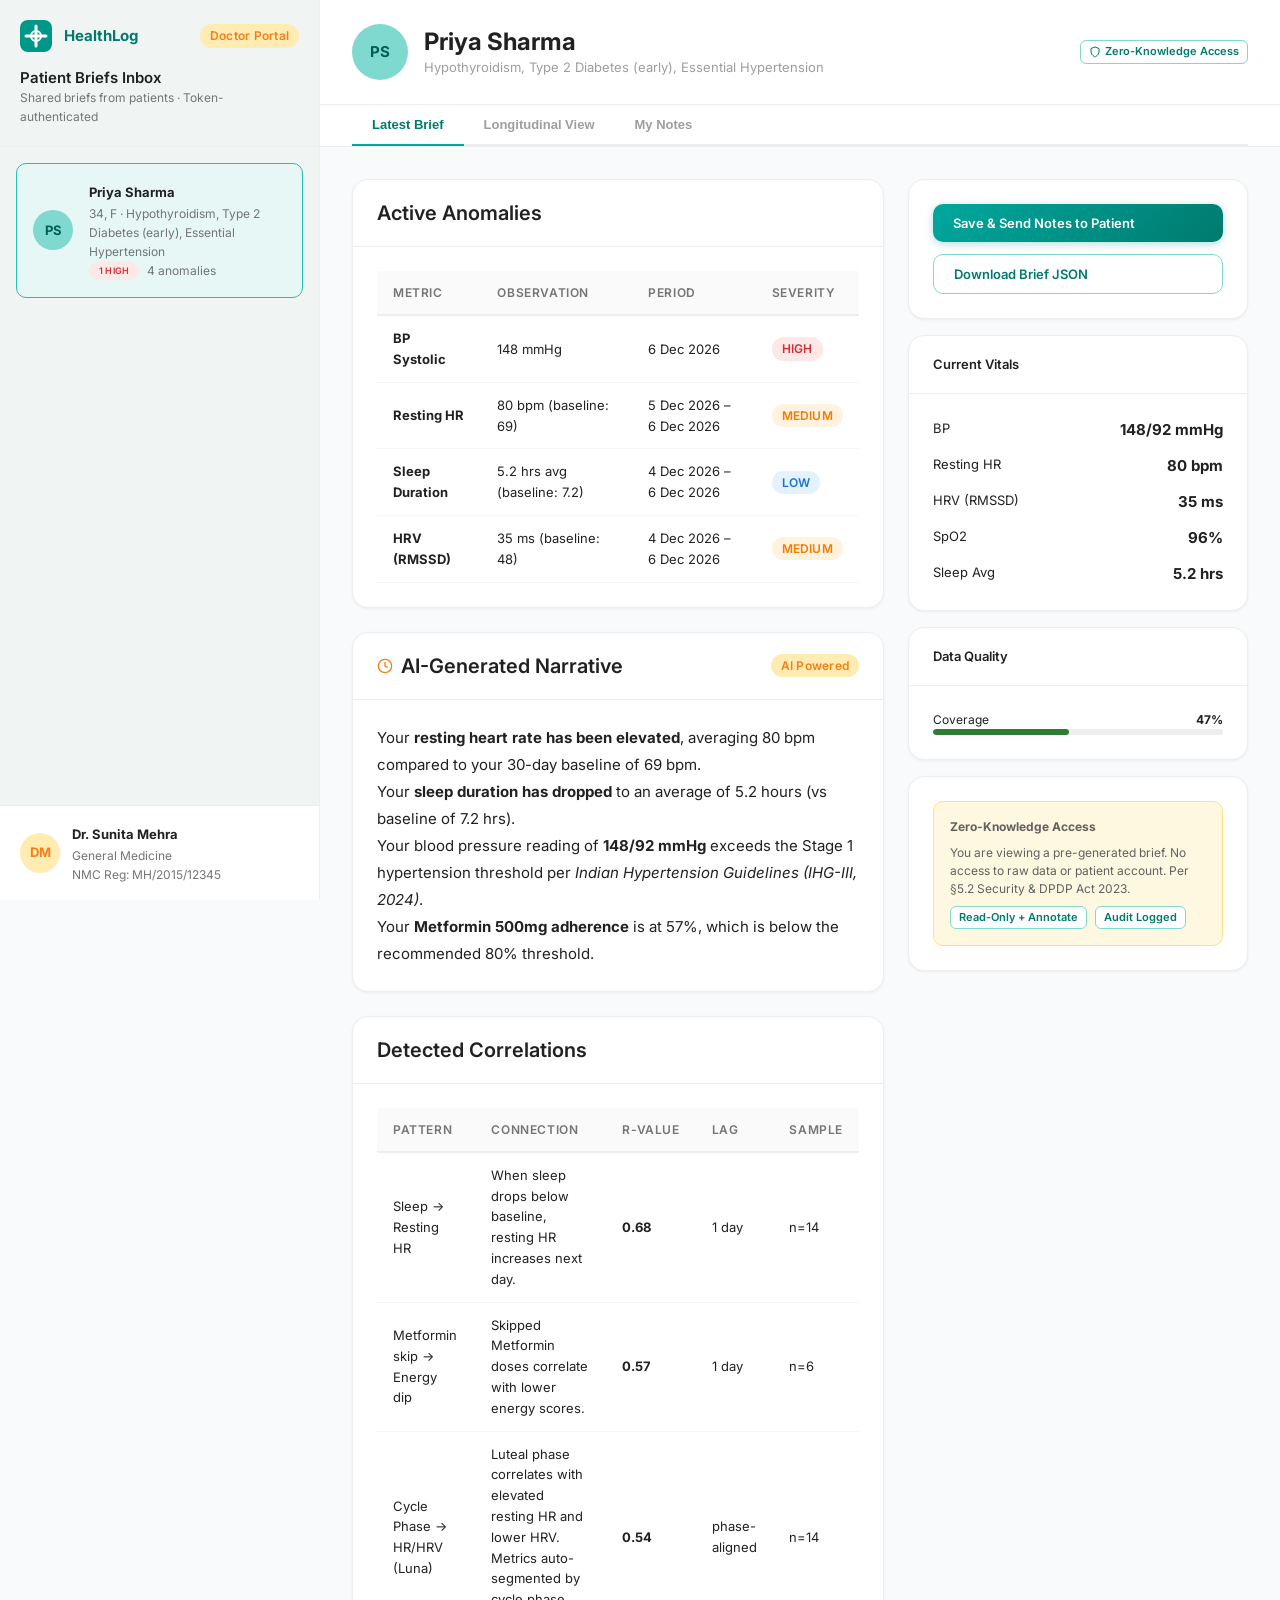
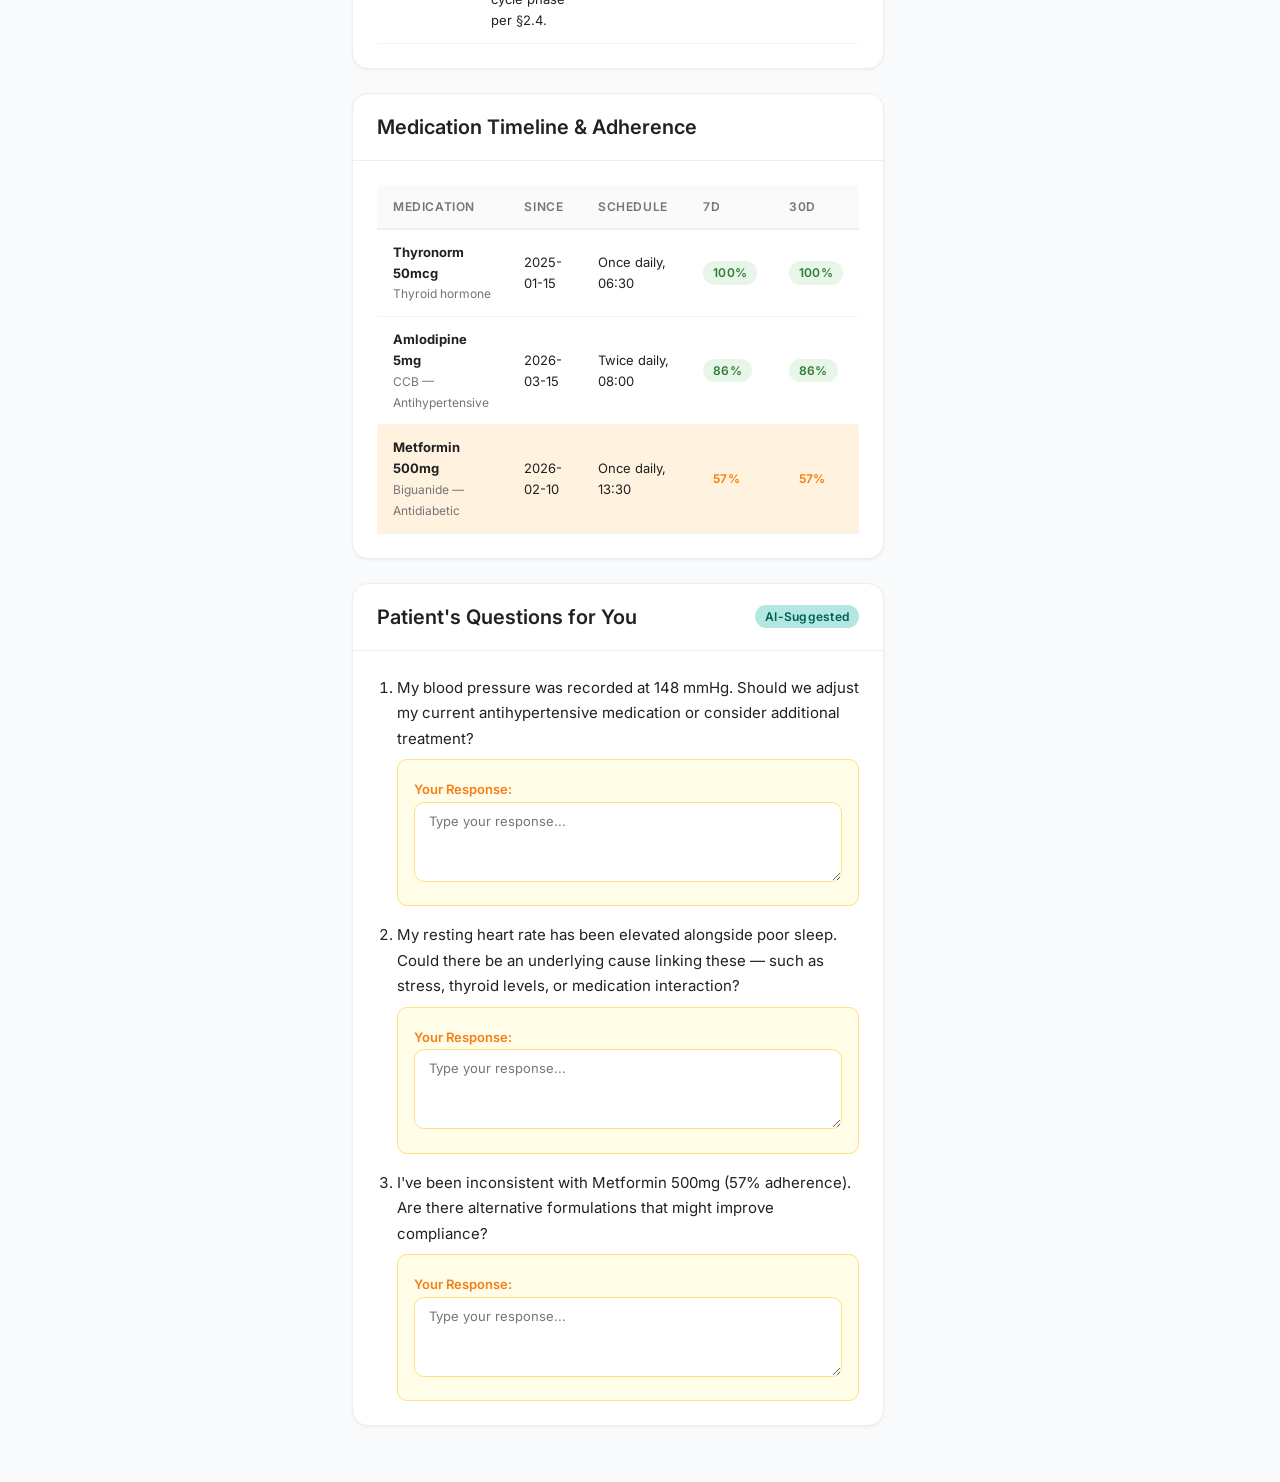
==== commit e4d0a5b9: "merging" ====
--- a/doctor.html
+++ b/doctor.html
@@ -8,81 +8,14 @@
   <link href="https://fonts.googleapis.com/css2?family=Inter:wght@400;500;600;700;800&display=swap" rel="stylesheet">
   <link rel="stylesheet" href="styles.css">
   <style>
-    .doctor-layout {
-      display: flex;
-      min-height: 100vh;
-    }
-    .patient-panel {
-      width: 320px;
-      background: var(--bg-sidebar);
-      border-right: 1px solid var(--gray-200);
-      position: fixed;
-      height: 100vh;
-      overflow-y: auto;
-      display: flex;
-      flex-direction: column;
-    }
-    .patient-panel-header {
-      padding: var(--space-5) var(--space-5);
-      border-bottom: 1px solid var(--gray-200);
-    }
-    .patient-panel-body {
-      padding: var(--space-4);
-      flex: 1;
-      overflow-y: auto;
-    }
-    .doctor-main {
-      margin-left: 320px;
-      flex: 1;
-      min-height: 100vh;
-    }
-    .doctor-profile {
-      display: flex;
-      align-items: center;
-      gap: var(--space-3);
-      padding: var(--space-4) var(--space-5);
-      border-top: 1px solid var(--gray-200);
-      background: white;
-    }
-    .brief-inbox-badge {
-      background: var(--severity-high);
-      color: white;
-      font-size: 0.625rem;
-      width: 20px;
-      height: 20px;
-      border-radius: 50%;
-      display: inline-flex;
-      align-items: center;
-      justify-content: center;
-      font-weight: 700;
-    }
-    .annotation-box {
-      background: #fffde7;
-      border: 1px solid var(--accent-200);
-      border-radius: var(--radius-md);
-      padding: var(--space-4);
-    }
-    .longitudinal-bar {
-      display: flex;
-      align-items: center;
-      gap: var(--space-2);
-      padding: var(--space-2) 0;
-    }
-    .longitudinal-bar .bar-fill {
-      height: 8px;
-      border-radius: 4px;
-      background: var(--primary-400);
-      transition: width var(--transition-slow);
-    }
-    @media (max-width: 1024px) {
-      .patient-panel { width: 280px; }
-      .doctor-main { margin-left: 280px; }
-    }
-    @media (max-width: 768px) {
-      .patient-panel { position: relative; width: 100%; height: auto; max-height: 40vh; }
-      .doctor-main { margin-left: 0; }
-      .doctor-layout { flex-direction: column; }
-    }
+    .doctor-layout { display:flex; min-height:100vh; }
+    .patient-panel { width:320px; background:var(--bg-sidebar); border-right:1px solid var(--gray-200); position:fixed; height:100vh; overflow-y:auto; display:flex; flex-direction:column; }
+    .patient-panel-header { padding:var(--space-5); border-bottom:1px solid var(--gray-200); }
+    .patient-panel-body { padding:var(--space-4); flex:1; overflow-y:auto; }
+    .doctor-main { margin-left:320px; flex:1; min-height:100vh; }
+    .doctor-profile { display:flex; align-items:center; gap:var(--space-3); padding:var(--space-4) var(--space-5); border-top:1px solid var(--gray-200); background:white; }
+    .annotation-box { background:#fffde7; border:1px solid var(--accent-200); border-radius:var(--radius-md); padding:var(--space-4); }
+    @media (max-width:768px) { .patient-panel { position:relative; width:100%; height:auto; max-height:40vh; } .doctor-main { margin-left:0; } .doctor-layout { flex-direction:column; } }
   </style>
 </head>
 <body>
@@ -92,88 +25,24 @@
       <div class="patient-panel-header">
         <div class="flex items-center justify-between mb-4">
           <a href="index.html" class="sidebar-logo" style="text-decoration:none;font-size:var(--font-size-base);">
-            <svg viewBox="0 0 32 32" width="24" height="24" fill="none">
-              <rect width="32" height="32" rx="8" fill="#009688"/>
-              <path d="M16 6v20M6 16h20" stroke="white" stroke-width="3" stroke-linecap="round"/>
-              <circle cx="16" cy="16" r="5" stroke="white" stroke-width="2" fill="none"/>
-            </svg>
+            <svg viewBox="0 0 32 32" width="24" height="24" fill="none"><rect width="32" height="32" rx="8" fill="#009688"/><path d="M16 6v20M6 16h20" stroke="white" stroke-width="3" stroke-linecap="round"/><circle cx="16" cy="16" r="5" stroke="white" stroke-width="2" fill="none"/></svg>
             HealthLog
           </a>
           <span class="badge badge-accent">Doctor Portal</span>
         </div>
         <h3 style="font-size:var(--font-size-base);">Patient Briefs Inbox</h3>
-        <p class="text-xs text-muted mt-1">Shared briefs from patients &middot; Token-authenticated</p>
-      </div>
-
-      <!-- Search -->
-      <div style="padding:var(--space-3) var(--space-4) 0;">
-        <div class="search-box">
-          <svg class="search-icon" viewBox="0 0 24 24" fill="none" stroke="currentColor" stroke-width="2"><circle cx="11" cy="11" r="8"/><line x1="21" y1="21" x2="16.65" y2="16.65"/></svg>
-          <input class="form-input" type="text" placeholder="Search patients..." style="font-size:var(--font-size-sm);">
-        </div>
-      </div>
-
+        <p class="text-xs text-muted mt-1">Shared briefs from patients · Token-authenticated</p>
+      </div>
       <div class="patient-panel-body">
-        <!-- Patient List Items -->
-        <div class="patient-list-item active" onclick="selectPatient(this, 'priya')">
+        <div class="patient-list-item active" id="patient-priya">
           <div class="avatar">PS</div>
           <div style="flex:1;min-width:0;">
-            <div class="flex items-center justify-between">
-              <strong class="text-sm">Priya Sharma</strong>
-              <span class="brief-inbox-badge">3</span>
-            </div>
-            <p class="text-xs text-muted" style="white-space:nowrap;overflow:hidden;text-overflow:ellipsis;">F, 34 &middot; Hypothyroid, T2DM, HTN</p>
-            <div class="flex items-center gap-2 mt-1">
-              <span class="badge badge-high" style="font-size:0.5625rem;">BP HIGH</span>
-              <span class="text-xs text-muted">Brief shared 14 min ago</span>
-            </div>
-          </div>
-        </div>
-
-        <div class="patient-list-item" onclick="selectPatient(this, 'rajesh')">
-          <div class="avatar">RK</div>
-          <div style="flex:1;min-width:0;">
-            <div class="flex items-center justify-between">
-              <strong class="text-sm">Rajesh Kumar</strong>
-            </div>
-            <p class="text-xs text-muted">M, 52 &middot; T2DM, Dyslipidemia</p>
-            <div class="flex items-center gap-2 mt-1">
-              <span class="badge badge-medium" style="font-size:0.5625rem;">HbA1c DUE</span>
-              <span class="text-xs text-muted">Brief shared 2 days ago</span>
-            </div>
-          </div>
-        </div>
-
-        <div class="patient-list-item" onclick="selectPatient(this, 'anita')">
-          <div class="avatar">AD</div>
-          <div style="flex:1;min-width:0;">
-            <div class="flex items-center justify-between">
-              <strong class="text-sm">Anita Deshmukh</strong>
-            </div>
-            <p class="text-xs text-muted">F, 28 &middot; PCOS, Anxiety</p>
-            <div class="flex items-center gap-2 mt-1">
-              <span class="badge badge-low" style="font-size:0.5625rem;">MOOD LOW</span>
-              <span class="text-xs text-muted">Brief shared 5 days ago</span>
-            </div>
-          </div>
-        </div>
-
-        <div class="patient-list-item" onclick="selectPatient(this, 'vikram')">
-          <div class="avatar">VS</div>
-          <div style="flex:1;min-width:0;">
-            <div class="flex items-center justify-between">
-              <strong class="text-sm">Vikram Sethi</strong>
-            </div>
-            <p class="text-xs text-muted">M, 45 &middot; Essential HTN, Obesity</p>
-            <div class="flex items-center gap-2 mt-1">
-              <span class="badge badge-normal" style="font-size:0.5625rem;">STABLE</span>
-              <span class="text-xs text-muted">Brief shared 1 week ago</span>
-            </div>
-          </div>
-        </div>
-      </div>
-
-      <!-- Doctor Profile -->
+            <strong class="text-sm" id="patient-list-name">Loading...</strong>
+            <p class="text-xs text-muted" id="patient-list-conditions"></p>
+            <div class="flex items-center gap-2 mt-1" id="patient-list-badges"></div>
+          </div>
+        </div>
+      </div>
       <div class="doctor-profile">
         <div class="avatar" style="background:var(--accent-100);color:var(--accent-600);">DM</div>
         <div>
@@ -184,15 +53,14 @@
       </div>
     </aside>
 
-    <!-- ====== DOCTOR MAIN CONTENT ====== -->
+    <!-- ====== DOCTOR MAIN ====== -->
     <main class="doctor-main">
-      <!-- Page Header -->
       <div class="page-header">
         <div class="flex items-center gap-4">
           <div class="avatar lg">PS</div>
           <div>
-            <h1 style="font-size:var(--font-size-xl);">Priya Sharma</h1>
-            <p class="page-header-sub">34F &middot; Hypothyroidism, T2DM, Essential Hypertension &middot; Data coverage: 29 days</p>
+            <h1 style="font-size:var(--font-size-xl);" id="doc-patient-name">Loading...</h1>
+            <p class="page-header-sub" id="doc-patient-conditions"></p>
           </div>
         </div>
         <div class="flex items-center gap-3">
@@ -200,9 +68,6 @@
             <svg width="12" height="12" viewBox="0 0 24 24" fill="none" stroke="currentColor" stroke-width="2"><path d="M12 22s8-4 8-10V5l-8-3-8 3v7c0 6 8 10 8 10z"/></svg>
             Zero-Knowledge Access
           </span>
-          <span class="compliance-badge">
-            Token expires in 71h 46m
-          </span>
         </div>
       </div>
 
@@ -211,59 +76,22 @@
         <div class="tabs">
           <button class="tab active" onclick="showDocTab('brief-tab')">Latest Brief</button>
           <button class="tab" onclick="showDocTab('longitudinal-tab')">Longitudinal View</button>
-          <button class="tab" onclick="showDocTab('history-tab')">Brief History</button>
           <button class="tab" onclick="showDocTab('notes-tab')">My Notes</button>
         </div>
       </div>
 
-      <!-- ===== LATEST BRIEF TAB ===== -->
+      <!-- ===== BRIEF TAB ===== -->
       <div class="page-body" id="brief-tab">
         <div class="grid-2" style="grid-template-columns:1fr 340px;gap:var(--space-6);">
-          <!-- Brief Content (Left) -->
           <div>
-            <!-- Active Anomalies Summary -->
-            <div class="card mb-6">
-              <div class="card-header">
-                <h4>Active Anomalies</h4>
-                <span class="text-xs text-muted">As of 12 Apr 2026, 9:45 PM</span>
-              </div>
-              <div class="card-body">
-                <div class="table-wrapper">
-                  <table class="data-table">
-                    <thead>
-                      <tr><th>Metric</th><th>Observation</th><th>Period</th><th>Severity</th></tr>
-                    </thead>
-                    <tbody>
-                      <tr>
-                        <td><strong>BP Systolic</strong></td>
-                        <td>148 mmHg (threshold: &ge;140 per IHG-III)</td>
-                        <td>12 Apr 2026</td>
-                        <td><span class="badge badge-high">High</span></td>
-                      </tr>
-                      <tr>
-                        <td><strong>Resting HR</strong></td>
-                        <td>78 bpm (baseline: 69, delta: +9)</td>
-                        <td>11–12 Apr (2d)</td>
-                        <td><span class="badge badge-medium">Medium</span></td>
-                      </tr>
-                      <tr>
-                        <td><strong>HRV (RMSSD)</strong></td>
-                        <td>34 ms (baseline: 46, &lt;mean - 1.5 SD)</td>
-                        <td>10–12 Apr (3d)</td>
-                        <td><span class="badge badge-medium">Medium</span></td>
-                      </tr>
-                      <tr>
-                        <td><strong>Sleep Duration</strong></td>
-                        <td>4.8 hrs avg (baseline: 7.1 hrs)</td>
-                        <td>10–12 Apr (2/3d)</td>
-                        <td><span class="badge badge-low">Low</span></td>
-                      </tr>
-                    </tbody>
-                  </table>
-                </div>
-              </div>
-            </div>
-
+            <!-- Anomalies -->
+            <div class="card mb-6">
+              <div class="card-header"><h4>Active Anomalies</h4></div>
+              <div class="card-body">
+                <table class="data-table"><thead><tr><th>Metric</th><th>Observation</th><th>Period</th><th>Severity</th></tr></thead>
+                <tbody id="doc-anomalies"></tbody></table>
+              </div>
+            </div>
             <!-- AI Narrative -->
             <div class="card mb-6">
               <div class="card-header">
@@ -271,270 +99,70 @@
                   <svg width="16" height="16" viewBox="0 0 24 24" fill="none" stroke="var(--accent-600)" stroke-width="2"><circle cx="12" cy="12" r="10"/><path d="M12 6v6l4 2"/></svg>
                   <h4>AI-Generated Narrative</h4>
                 </div>
-                <div class="flex items-center gap-2">
-                  <span class="badge badge-accent">Claude Sonnet 4.6</span>
-                  <span class="badge badge-gray">Prompt v2.1</span>
-                </div>
-              </div>
-              <div class="card-body" style="line-height:1.8;">
-                <p>
-                  Patient Priya Sharma (34F) presents with <strong>elevated blood pressure</strong> (148/92 mmHg) recorded on 12 April, which exceeds the Stage 1 hypertension threshold per the <em>Indian Hypertension Guidelines (IHG-III, 2024)</em>. She is currently on Amlodipine 5mg twice daily.
-                </p>
-                <p class="mt-4">
-                  <strong>Resting heart rate has been elevated</strong> for 2 consecutive days (78 bpm vs 69 bpm baseline), concurrent with a <strong>significant sleep reduction</strong> (4.8 hrs avg over 3 days vs 7.1 hrs baseline). HRV (RMSSD) has dropped to 34 ms from a 30-day average of 46 ms, indicating reduced parasympathetic activity.
-                </p>
-                <p class="mt-4">
-                  <strong>Correlation data suggests</strong> sleep deprivation is driving the HR elevation (r=0.68, 1-day lag, n=14). Additionally, Metformin adherence is at 72% (below 80% target), with missed doses correlating with self-reported energy dips (r=0.57).
-                </p>
-                <p class="mt-4">
-                  <strong>Oura Readiness Score</strong> has been below 60 for 2 consecutive days (current: 58), consistent with the autonomic stress markers.
-                </p>
-              </div>
-            </div>
-
-            <!-- Correlations for Doctor -->
+                <span class="badge badge-accent">AI Powered</span>
+              </div>
+              <div class="card-body" id="doc-narrative" style="line-height:1.8;">
+                <p class="text-muted">Narrative generated from patient data...</p>
+              </div>
+            </div>
+            <!-- Correlations -->
             <div class="card mb-6">
               <div class="card-header"><h4>Detected Correlations</h4></div>
               <div class="card-body">
-                <div class="table-wrapper">
-                  <table class="data-table">
-                    <thead>
-                      <tr><th>Pattern</th><th>Connection</th><th>r-value</th><th>Lag</th><th>Sample</th></tr>
-                    </thead>
-                    <tbody>
-                      <tr>
-                        <td>Sleep &darr; &rarr; HR &uarr;</td>
-                        <td>Reduced sleep → elevated resting HR next day</td>
-                        <td><strong>0.68</strong></td>
-                        <td>1 day</td>
-                        <td>n=14</td>
-                      </tr>
-                      <tr>
-                        <td>Metformin skip &rarr; Energy &darr;</td>
-                        <td>Missed Metformin → lower energy scores</td>
-                        <td><strong>0.57</strong></td>
-                        <td>1 day</td>
-                        <td>n=11</td>
-                      </tr>
-                      <tr>
-                        <td>HIIT &rarr; HRV &uarr;</td>
-                        <td>Post-HIIT → HRV recovery next morning</td>
-                        <td><strong>0.62</strong></td>
-                        <td>12–36 hrs</td>
-                        <td>n=10</td>
-                      </tr>
-                    </tbody>
-                  </table>
-                </div>
-                <p class="text-xs text-muted mt-3">Computed via Pearson/Spearman correlation. Surfaced when r &gt; 0.55 and n &ge; 10. Engine: SciPy on TimescaleDB health_events. Nightly batch. Ref: §2.4</p>
-              </div>
-            </div>
-
-            <!-- Medication Overview -->
+                <table class="data-table"><thead><tr><th>Pattern</th><th>Connection</th><th>r-value</th><th>Lag</th><th>Sample</th></tr></thead>
+                <tbody id="doc-correlations"></tbody></table>
+              </div>
+            </div>
+            <!-- Medications -->
             <div class="card mb-6">
               <div class="card-header"><h4>Medication Timeline & Adherence</h4></div>
               <div class="card-body">
-                <div class="table-wrapper">
-                  <table class="data-table">
-                    <thead>
-                      <tr><th>Medication</th><th>Since</th><th>Dose / Frequency</th><th>7d Adherence</th><th>30d Adherence</th><th>Correlation</th></tr>
-                    </thead>
-                    <tbody>
-                      <tr>
-                        <td><strong>Thyronorm 50mcg</strong><br><span class="text-xs text-muted">Levothyroxine</span></td>
-                        <td>Jan 2025</td>
-                        <td>Once daily, AM (empty stomach)</td>
-                        <td><span class="badge badge-normal">100%</span></td>
-                        <td><span class="badge badge-normal">97%</span></td>
-                        <td class="text-xs">No significant correlation</td>
-                      </tr>
-                      <tr>
-                        <td><strong>Amlodipine 5mg</strong><br><span class="text-xs text-muted">CCB — Antihypertensive</span></td>
-                        <td>Mar 2026</td>
-                        <td>Twice daily</td>
-                        <td><span class="badge badge-normal">86%</span></td>
-                        <td><span class="badge badge-normal">91%</span></td>
-                        <td class="text-xs">Skipped → BP +8 mmHg (r=0.52, below threshold)</td>
-                      </tr>
-                      <tr style="background:var(--severity-medium-bg);">
-                        <td><strong>Metformin 500mg</strong><br><span class="text-xs text-muted">Biguanide — Antidiabetic</span></td>
-                        <td>Feb 2026</td>
-                        <td>Once daily, PM (post-meal)</td>
-                        <td><span class="badge badge-medium">57%</span></td>
-                        <td><span class="badge badge-medium">72%</span></td>
-                        <td class="text-xs"><strong>Skipped → Energy -2 pts</strong> (r=0.57)</td>
-                      </tr>
-                    </tbody>
-                  </table>
-                </div>
-              </div>
-            </div>
-
-            <!-- Patient's Questions -->
-            <div class="card mb-6">
-              <div class="card-header">
-                <h4>Patient's Questions for You</h4>
-                <span class="badge badge-primary">AI-Suggested</span>
-              </div>
-              <div class="card-body">
-                <ol style="padding-left:var(--space-5);display:flex;flex-direction:column;gap:var(--space-4);line-height:1.7;">
-                  <li>
-                    <p>My blood pressure reading was 148/92 mmHg today. Should we adjust my Amlodipine dosage or add another medication?</p>
-                    <div class="annotation-box mt-2">
-                      <label class="form-label text-xs" style="color:var(--accent-600);">Your Response:</label>
-                      <textarea class="form-textarea" rows="2" placeholder="Type your response to this question..." style="border-color:var(--accent-200);font-size:var(--font-size-sm);"></textarea>
-                    </div>
-                  </li>
-                  <li>
-                    <p>My resting heart rate has been elevated alongside poor sleep. Could there be an underlying cause linking these?</p>
-                    <div class="annotation-box mt-2">
-                      <label class="form-label text-xs" style="color:var(--accent-600);">Your Response:</label>
-                      <textarea class="form-textarea" rows="2" placeholder="Type your response..." style="border-color:var(--accent-200);font-size:var(--font-size-sm);"></textarea>
-                    </div>
-                  </li>
-                  <li>
-                    <p>I've been inconsistent with Metformin (72% adherence). Are there alternative formulations that might improve my compliance?</p>
-                    <div class="annotation-box mt-2">
-                      <label class="form-label text-xs" style="color:var(--accent-600);">Your Response:</label>
-                      <textarea class="form-textarea" rows="2" placeholder="Type your response..." style="border-color:var(--accent-200);font-size:var(--font-size-sm);"></textarea>
-                    </div>
-                  </li>
-                  <li>
-                    <p>Should I get updated lab work (TSH, HbA1c, lipid panel) given these recent changes?</p>
-                    <div class="annotation-box mt-2">
-                      <label class="form-label text-xs" style="color:var(--accent-600);">Your Response:</label>
-                      <textarea class="form-textarea" rows="2" placeholder="Type your response..." style="border-color:var(--accent-200);font-size:var(--font-size-sm);"></textarea>
-                    </div>
-                  </li>
-                </ol>
-              </div>
-            </div>
-          </div>
-
-          <!-- Right Sidebar (Quick Stats + Actions) -->
+                <table class="data-table"><thead><tr><th>Medication</th><th>Since</th><th>Schedule</th><th>7d</th><th>30d</th></tr></thead>
+                <tbody id="doc-med-table"></tbody></table>
+              </div>
+            </div>
+            <!-- Patient Questions -->
+            <div class="card mb-6">
+              <div class="card-header"><h4>Patient's Questions for You</h4><span class="badge badge-primary">AI-Suggested</span></div>
+              <div class="card-body">
+                <ol id="doc-questions" style="padding-left:var(--space-5);display:flex;flex-direction:column;gap:var(--space-4);line-height:1.7;"></ol>
+              </div>
+            </div>
+          </div>
+
+          <!-- Right Sidebar -->
           <div>
-            <!-- Quick Actions -->
             <div class="card mb-4">
               <div class="card-body" style="display:flex;flex-direction:column;gap:var(--space-3);">
-                <button class="btn btn-primary w-full" onclick="showToast('Annotations saved and sent to patient.','success')">
-                  <svg width="16" height="16" viewBox="0 0 24 24" fill="none" stroke="currentColor" stroke-width="2"><path d="M22 2L11 13"/><path d="M22 2l-7 20-4-9-9-4 20-7z"/></svg>
-                  Save & Send Notes to Patient
-                </button>
-                <button class="btn btn-secondary w-full">
-                  <svg width="16" height="16" viewBox="0 0 24 24" fill="none" stroke="currentColor" stroke-width="2"><path d="M21 15v4a2 2 0 01-2 2H5a2 2 0 01-2-2v-4"/><polyline points="7 10 12 15 17 10"/><line x1="12" y1="15" x2="12" y2="3"/></svg>
-                  Download Brief PDF
-                </button>
-                <button class="btn btn-secondary w-full">
-                  <svg width="16" height="16" viewBox="0 0 24 24" fill="none" stroke="currentColor" stroke-width="2"><rect x="9" y="9" width="13" height="13" rx="2"/><path d="M5 15H4a2 2 0 01-2-2V4a2 2 0 012-2h9a2 2 0 012 2v1"/></svg>
-                  Copy Summary to Clipboard
-                </button>
-              </div>
-            </div>
-
-            <!-- Patient Vitals Summary -->
+                <button class="btn btn-primary w-full" onclick="saveDoctorNotes();showToast('Notes saved and sent to patient.','success')">Save & Send Notes to Patient</button>
+                <button class="btn btn-secondary w-full" onclick="exportData('json')">Download Brief JSON</button>
+              </div>
+            </div>
             <div class="card mb-4">
               <div class="card-header"><h4 style="font-size:var(--font-size-sm);">Current Vitals</h4></div>
               <div class="card-body" style="display:flex;flex-direction:column;gap:var(--space-3);">
-                <div class="flex justify-between items-center">
-                  <span class="text-sm">BP</span>
-                  <span class="font-bold text-high">148/92 mmHg</span>
-                </div>
-                <div class="flex justify-between items-center">
-                  <span class="text-sm">Resting HR</span>
-                  <span class="font-bold text-medium">78 bpm</span>
-                </div>
-                <div class="flex justify-between items-center">
-                  <span class="text-sm">HRV (RMSSD)</span>
-                  <span class="font-bold text-medium">34 ms</span>
-                </div>
-                <div class="flex justify-between items-center">
-                  <span class="text-sm">SpO2</span>
-                  <span class="font-bold text-normal">97%</span>
-                </div>
-                <div class="flex justify-between items-center">
-                  <span class="text-sm">Sleep Avg</span>
-                  <span class="font-bold text-low">4.8 hrs</span>
-                </div>
-                <div class="flex justify-between items-center">
-                  <span class="text-sm">Readiness (Oura)</span>
-                  <span class="font-bold text-medium">58</span>
-                </div>
-                <div class="flex justify-between items-center">
-                  <span class="text-sm">Body Temp</span>
-                  <span class="font-bold">+0.3&deg;C</span>
-                </div>
-              </div>
-            </div>
-
-            <!-- Data Quality -->
+                <div class="flex justify-between"><span class="text-sm">BP</span><span class="font-bold" id="doc-bp">--</span></div>
+                <div class="flex justify-between"><span class="text-sm">Resting HR</span><span class="font-bold" id="doc-hr">--</span></div>
+                <div class="flex justify-between"><span class="text-sm">HRV (RMSSD)</span><span class="font-bold" id="doc-hrv">--</span></div>
+                <div class="flex justify-between"><span class="text-sm">SpO2</span><span class="font-bold" id="doc-spo2">--</span></div>
+                <div class="flex justify-between"><span class="text-sm">Sleep Avg</span><span class="font-bold" id="doc-sleep">--</span></div>
+              </div>
+            </div>
             <div class="card mb-4">
               <div class="card-header"><h4 style="font-size:var(--font-size-sm);">Data Quality</h4></div>
-              <div class="card-body" style="display:flex;flex-direction:column;gap:var(--space-3);">
-                <div>
-                  <div class="flex justify-between text-xs mb-1">
-                    <span>Coverage (29/30 days)</span>
-                    <span class="font-bold">97%</span>
-                  </div>
-                  <div style="height:6px;background:var(--gray-200);border-radius:3px;overflow:hidden;">
-                    <div style="width:97%;height:100%;background:var(--severity-normal);border-radius:3px;"></div>
-                  </div>
+              <div class="card-body">
+                <div class="flex justify-between text-xs mb-1"><span>Coverage</span><span class="font-bold" id="doc-coverage-pct">--</span></div>
+                <div style="height:6px;background:var(--gray-200);border-radius:3px;overflow:hidden;">
+                  <div id="doc-coverage-bar" style="width:0%;height:100%;background:var(--severity-normal);border-radius:3px;transition:width 0.5s;"></div>
                 </div>
-                <div>
-                  <div class="flex justify-between text-xs mb-1">
-                    <span>Device Confidence Avg</span>
-                    <span class="font-bold">0.93</span>
-                  </div>
-                  <div style="height:6px;background:var(--gray-200);border-radius:3px;overflow:hidden;">
-                    <div style="width:93%;height:100%;background:var(--primary-500);border-radius:3px;"></div>
-                  </div>
-                </div>
-                <div>
-                  <div class="flex justify-between text-xs mb-1">
-                    <span>Manual Log Frequency</span>
-                    <span class="font-bold">6/7 days</span>
-                  </div>
-                  <div style="height:6px;background:var(--gray-200);border-radius:3px;overflow:hidden;">
-                    <div style="width:86%;height:100%;background:var(--primary-400);border-radius:3px;"></div>
-                  </div>
-                </div>
-                <p class="text-xs text-muted">Baseline computed from 30-day rolling window. 14-day minimum met. Cached in Redis (25hr TTL).</p>
-              </div>
-            </div>
-
-            <!-- Sources -->
-            <div class="card mb-4">
-              <div class="card-header"><h4 style="font-size:var(--font-size-sm);">Active Sources</h4></div>
-              <div class="card-body" style="display:flex;flex-direction:column;gap:var(--space-2);">
-                <div class="flex items-center gap-2">
-                  <span class="sync-dot connected"></span>
-                  <span class="text-xs">Apple HealthKit — 14m ago</span>
-                </div>
-                <div class="flex items-center gap-2">
-                  <span class="sync-dot connected"></span>
-                  <span class="text-xs">Oura Ring — 2h ago</span>
-                </div>
-                <div class="flex items-center gap-2">
-                  <span class="sync-dot stale"></span>
-                  <span class="text-xs text-medium">Omron BP — 26h ago</span>
-                </div>
-                <div class="flex items-center gap-2">
-                  <span class="sync-dot connected"></span>
-                  <span class="text-xs">Manual Logs — Today</span>
-                </div>
-              </div>
-            </div>
-
-            <!-- Access Info -->
+              </div>
+            </div>
             <div class="card">
               <div class="card-body">
                 <div class="disclaimer" style="flex-direction:column;gap:var(--space-2);">
-                  <div class="flex items-center gap-2">
-                    <svg width="14" height="14" viewBox="0 0 24 24" fill="none" stroke="var(--primary-600)" stroke-width="2"><path d="M12 22s8-4 8-10V5l-8-3-8 3v7c0 6 8 10 8 10z"/></svg>
-                    <strong>Zero-Knowledge Access</strong>
-                  </div>
-                  <p class="text-xs">You are viewing a pre-generated brief shared by the patient. You do not have access to raw data, account details, or the patient's HealthLog profile. Per §5.2 Security & Privacy and DPDP Act 2023.</p>
+                  <strong class="text-xs">Zero-Knowledge Access</strong>
+                  <p class="text-xs">You are viewing a pre-generated brief. No access to raw data or patient account. Per §5.2 Security & DPDP Act 2023.</p>
                   <div class="flex gap-2 mt-1">
-                    <span class="compliance-badge">72hr Token</span>
                     <span class="compliance-badge">Read-Only + Annotate</span>
                     <span class="compliance-badge">Audit Logged</span>
                   </div>
@@ -545,269 +173,119 @@
         </div>
       </div>
 
-      <!-- ===== LONGITUDINAL VIEW TAB ===== -->
+      <!-- ===== LONGITUDINAL TAB ===== -->
       <div class="page-body hidden" id="longitudinal-tab">
         <div class="card mb-6">
-          <div class="card-header">
-            <h4>30-Day Metric Trends — Priya Sharma</h4>
-            <div class="flex gap-2">
-              <button class="btn btn-ghost btn-sm" style="font-weight:700;color:var(--primary-600);">30D</button>
-              <button class="btn btn-ghost btn-sm">90D</button>
-              <button class="btn btn-ghost btn-sm">6M</button>
-            </div>
-          </div>
+          <div class="card-header"><h4>30-Day Metric Trends</h4></div>
           <div class="card-body">
-            <!-- Resting HR -->
             <div class="mb-6">
-              <div class="flex justify-between items-center mb-2">
-                <span class="text-sm font-bold">Resting Heart Rate</span>
-                <span class="text-sm"><span class="text-medium font-bold">78 bpm</span> <span class="text-xs text-muted">(baseline: 69)</span></span>
-              </div>
+              <div class="flex justify-between items-center mb-2"><span class="text-sm font-bold">Resting Heart Rate</span></div>
               <div class="chart-container" style="height:120px;" id="doc-hr-chart"></div>
-              <div class="flex justify-between mt-1">
-                <span class="text-xs text-muted">13 Mar</span>
-                <span class="text-xs text-muted">28 Mar</span>
-                <span class="text-xs text-muted">12 Apr</span>
-              </div>
-            </div>
-            <!-- HRV -->
+            </div>
             <div class="mb-6">
-              <div class="flex justify-between items-center mb-2">
-                <span class="text-sm font-bold">HRV (RMSSD)</span>
-                <span class="text-sm"><span class="text-medium font-bold">34 ms</span> <span class="text-xs text-muted">(baseline: 46)</span></span>
-              </div>
+              <div class="flex justify-between items-center mb-2"><span class="text-sm font-bold">HRV (RMSSD)</span></div>
               <div class="chart-container" style="height:120px;" id="doc-hrv-chart"></div>
             </div>
-            <!-- Sleep -->
             <div class="mb-6">
-              <div class="flex justify-between items-center mb-2">
-                <span class="text-sm font-bold">Sleep Duration</span>
-                <span class="text-sm"><span class="text-low font-bold">4.8 hrs</span> <span class="text-xs text-muted">(baseline: 7.1)</span></span>
-              </div>
+              <div class="flex justify-between items-center mb-2"><span class="text-sm font-bold">Sleep Duration</span></div>
               <div class="chart-container" style="height:120px;" id="doc-sleep-chart"></div>
             </div>
-            <!-- BP -->
             <div>
-              <div class="flex justify-between items-center mb-2">
-                <span class="text-sm font-bold">Blood Pressure (Systolic)</span>
-                <span class="text-sm"><span class="text-high font-bold">148 mmHg</span> <span class="text-xs text-muted">(threshold: 140)</span></span>
-              </div>
+              <div class="flex justify-between items-center mb-2"><span class="text-sm font-bold">Blood Pressure (Systolic)</span></div>
               <div class="chart-container" style="height:120px;" id="doc-bp-chart"></div>
             </div>
           </div>
         </div>
-
-        <!-- Event Markers -->
-        <div class="card">
-          <div class="card-header"><h4>Key Events in Period</h4></div>
-          <div class="card-body">
-            <div class="timeline">
-              <div class="timeline-item">
-                <div class="timeline-dot"></div>
-                <div class="timeline-time">15 Mar 2026</div>
-                <div class="timeline-content">
-                  <strong>Amlodipine 5mg started</strong> — prescribed for newly diagnosed essential hypertension
-                </div>
-              </div>
-              <div class="timeline-item">
-                <div class="timeline-dot"></div>
-                <div class="timeline-time">22 Mar 2026</div>
-                <div class="timeline-content">
-                  <strong>Correlation detected:</strong> Sleep &rarr; HR pattern first identified (r=0.68)
-                </div>
-              </div>
-              <div class="timeline-item">
-                <div class="timeline-dot"></div>
-                <div class="timeline-time">1 Apr 2026</div>
-                <div class="timeline-content">
-                  <strong>Correlation detected:</strong> Metformin adherence &rarr; Energy (r=0.57)
-                </div>
-              </div>
-              <div class="timeline-item">
-                <div class="timeline-dot medium"></div>
-                <div class="timeline-time">10 Apr 2026</div>
-                <div class="timeline-content">
-                  <strong class="text-medium">Sleep disruption begins</strong> — 3 consecutive nights below 5.5 hrs
-                </div>
-              </div>
-              <div class="timeline-item">
-                <div class="timeline-dot high"></div>
-                <div class="timeline-time">12 Apr 2026</div>
-                <div class="timeline-content">
-                  <strong class="text-high">BP reading 148/92 mmHg</strong> — High severity flag triggered
-                </div>
-              </div>
-            </div>
-          </div>
-        </div>
-      </div>
-
-      <!-- ===== BRIEF HISTORY TAB ===== -->
-      <div class="page-body hidden" id="history-tab">
-        <div class="card">
-          <div class="card-header">
-            <h4>Brief History — Priya Sharma</h4>
-            <span class="text-xs text-muted">All previously generated briefs &middot; Versioned per §2.6</span>
-          </div>
-          <div class="card-body">
-            <div class="table-wrapper">
-              <table class="data-table">
-                <thead>
-                  <tr><th>Brief ID</th><th>Generated</th><th>Anomalies</th><th>Model</th><th>Shared</th><th>Doctor Notes</th><th>Actions</th></tr>
-                </thead>
-                <tbody>
-                  <tr style="background:var(--primary-50);">
-                    <td><code>BRF-2026-0412-A1</code></td>
-                    <td>12 Apr 2026, 9:45 PM</td>
-                    <td><span class="badge badge-high">3 active</span></td>
-                    <td>Claude Sonnet 4.6 / v2.1</td>
-                    <td><span class="badge badge-normal">Active</span></td>
-                    <td><span class="badge badge-gray">Pending</span></td>
-                    <td><button class="btn btn-ghost btn-sm">View</button></td>
-                  </tr>
-                  <tr>
-                    <td><code>BRF-2026-0405-A1</code></td>
-                    <td>5 Apr 2026, 8:30 PM</td>
-                    <td><span class="badge badge-low">1 active</span></td>
-                    <td>Claude Sonnet 4.6 / v2.1</td>
-                    <td><span class="badge badge-gray">Expired</span></td>
-                    <td><span class="badge badge-normal">Completed</span></td>
-                    <td><button class="btn btn-ghost btn-sm">View</button></td>
-                  </tr>
-                  <tr>
-                    <td><code>BRF-2026-0322-A1</code></td>
-                    <td>22 Mar 2026, 7:15 PM</td>
-                    <td><span class="badge badge-normal">0 active</span></td>
-                    <td>Claude Sonnet 4.6 / v2.0</td>
-                    <td><span class="badge badge-gray">Expired</span></td>
-                    <td><span class="badge badge-normal">Completed</span></td>
-                    <td><button class="btn btn-ghost btn-sm">View</button></td>
-                  </tr>
-                </tbody>
-              </table>
-            </div>
-          </div>
-        </div>
-      </div>
-
-      <!-- ===== MY NOTES TAB ===== -->
+      </div>
+
+      <!-- ===== NOTES TAB ===== -->
       <div class="page-body hidden" id="notes-tab">
         <div class="card mb-6">
-          <div class="card-header">
-            <h4>Consultation Notes — Dr. Sunita Mehra</h4>
-            <span class="text-xs text-muted">NMC Reg: MH/2015/12345</span>
-          </div>
+          <div class="card-header"><h4>Consultation Notes — Dr. Sunita Mehra</h4><span class="text-xs text-muted">NMC Reg: MH/2015/12345</span></div>
           <div class="card-body">
             <div class="form-group mb-4">
               <label class="form-label">Clinical Impression</label>
-              <textarea class="form-textarea" rows="4" placeholder="Document your clinical impression based on the brief data and in-person examination..."></textarea>
+              <textarea class="form-textarea" rows="4" id="doc-impression" placeholder="Document your clinical impression..."></textarea>
             </div>
             <div class="form-group mb-4">
               <label class="form-label">Plan / Advice</label>
-              <textarea class="form-textarea" rows="4" placeholder="Treatment plan, medication changes, lifestyle advice, follow-up schedule..."></textarea>
+              <textarea class="form-textarea" rows="4" id="doc-plan" placeholder="Treatment plan, medication changes, follow-up..."></textarea>
             </div>
             <div class="form-group mb-4">
               <label class="form-label">Investigations Ordered</label>
-              <textarea class="form-textarea" rows="2" placeholder="e.g., TSH, HbA1c, Lipid Panel, CBC, Serum Creatinine..."></textarea>
+              <textarea class="form-textarea" rows="2" id="doc-investigations" placeholder="e.g., TSH, HbA1c, Lipid Panel, CBC..."></textarea>
             </div>
             <div class="form-group mb-4">
               <label class="form-label">Follow-Up</label>
               <div class="grid-2" style="gap:var(--space-4);">
-                <input class="form-input" type="date">
-                <select class="form-select">
-                  <option>In-person consultation</option>
-                  <option>Teleconsultation</option>
-                  <option>Brief review only</option>
-                </select>
+                <input class="form-input" type="date" id="doc-followup-date">
+                <select class="form-select" id="doc-followup-type"><option>In-person consultation</option><option>Teleconsultation</option><option>Brief review only</option></select>
               </div>
             </div>
           </div>
           <div class="card-footer flex justify-between items-center">
-            <div class="flex items-center gap-2">
-              <span class="text-xs text-muted">Notes are sent to the patient's app and stored in <code>brief_versions.doctor_notes</code></span>
-            </div>
-            <div class="flex gap-3">
-              <button class="btn btn-secondary">Save as Draft</button>
-              <button class="btn btn-primary" onclick="showToast('Notes saved and sent to patient.','success')">
-                <svg width="16" height="16" viewBox="0 0 24 24" fill="none" stroke="currentColor" stroke-width="2"><path d="M22 2L11 13"/><path d="M22 2l-7 20-4-9-9-4 20-7z"/></svg>
-                Save & Send to Patient
-              </button>
-            </div>
-          </div>
-        </div>
-
-        <!-- Regulatory Notice -->
+            <span class="text-xs text-muted">Notes stored in <code>brief_versions.doctor_notes</code></span>
+            <button class="btn btn-primary" onclick="saveDoctorNotes()">
+              <svg width="16" height="16" viewBox="0 0 24 24" fill="none" stroke="currentColor" stroke-width="2"><path d="M22 2L11 13"/><path d="M22 2l-7 20-4-9-9-4 20-7z"/></svg>
+              Save & Send to Patient
+            </button>
+          </div>
+        </div>
         <div class="compliance-banner">
           <svg width="16" height="16" viewBox="0 0 24 24" fill="none" stroke="var(--primary-600)" stroke-width="2" style="flex-shrink:0;"><path d="M12 22s8-4 8-10V5l-8-3-8 3v7c0 6 8 10 8 10z"/></svg>
-          <div>
-            <strong>Regulatory:</strong> Clinical notes are the physician's record per Indian Medical Council (Professional Conduct, Etiquette and Ethics) Regulations, 2002. Electronic records maintained per the Information Technology Act, 2000 and the DPDP Act 2023. Doctor identity verified via NMC Medical Registration Number. All annotations are timestamped and audit-logged.
-          </div>
+          <div><strong>Regulatory:</strong> Clinical notes per Indian Medical Council Regulations, 2002. Electronic records per IT Act, 2000 and DPDP Act 2023. Doctor verified via NMC Registration. All annotations timestamped and audit-logged.</div>
         </div>
       </div>
     </main>
   </div>
 
-  <!-- Toast Container -->
   <div class="toast-container" id="toast-container"></div>
 
   <script src="app.js"></script>
+  <script src="llm.js"></script>
   <script>
-    // Doctor-specific tab switching
-    function showDocTab(tabId) {
-      document.querySelectorAll('.doctor-main .page-body, .doctor-main .tab').forEach(el => {
-        if (el.classList.contains('tab')) {
-          el.classList.remove('active');
-        } else {
-          el.classList.add('hidden');
-        }
-      });
+    function showDocTab(tabId, evt) {
+      document.querySelectorAll('.doctor-main .page-body').forEach(el => el.classList.add('hidden'));
+      document.querySelectorAll('.doctor-main .tab').forEach(el => el.classList.remove('active'));
       document.getElementById(tabId).classList.remove('hidden');
-      // Find the clicked tab button
-      event.target.classList.add('active');
+      // Use explicit event or fallback for Firefox compatibility
+      const e = evt || (typeof event !== 'undefined' ? event : null);
+      if (e && e.target) e.target.classList.add('active');
     }
 
-    // Patient list selection
-    function selectPatient(el, patientId) {
-      document.querySelectorAll('.patient-list-item').forEach(item => item.classList.remove('active'));
-      el.classList.add('active');
-    }
-
-    // Initialize doctor charts
     document.addEventListener('DOMContentLoaded', function() {
-      // HR chart for doctor view
-      const hrData = [68,69,70,69,68,71,70,69,72,68,67,69,70,71,68,69,70,72,71,68,67,69,70,72,74,73,72,75,78,78];
-      renderBarChart('doc-hr-chart', hrData, 60, 85, [28,29]);
-
-      // HRV chart
-      const hrvData = [48,45,47,50,44,46,49,43,47,45,48,46,44,47,45,48,46,43,47,45,42,44,46,43,40,38,42,36,35,34];
-      renderBarChart('doc-hrv-chart', hrvData, 25, 55, [27,28,29]);
-
-      // Sleep chart
-      const sleepData = [7.2,6.8,7.5,7.0,7.3,6.5,7.1,7.4,6.9,7.2,7.0,6.8,7.3,7.1,7.5,6.7,7.0,7.2,6.9,7.1,7.4,6.8,7.0,7.2,6.5,5.8,5.2,4.5,5.0,4.8];
-      renderBarChart('doc-sleep-chart', sleepData, 3, 9, [26,27,28,29]);
-
-      // BP chart
-      const bpData = [125,128,126,130,124,128,132,126,129,127,130,128,125,132,128,126,130,127,129,131,128,130,133,129,132,135,138,140,142,148];
-      renderBarChart('doc-bp-chart', bpData, 110, 155, [27,28,29]);
+      const data = Store.get();
+
+      // Patient info
+      document.getElementById('doc-patient-name').textContent = data.patient.name;
+      document.getElementById('patient-list-name').textContent = data.patient.name;
+      const condStr = data.patient.age + ', ' + data.patient.sex + ' · ' + data.patient.conditions.join(', ');
+      document.getElementById('doc-patient-conditions').textContent = condStr;
+      document.getElementById('patient-list-conditions').textContent = condStr;
+
+      // Badges on patient list
+      const anomalies = detectAnomalies(data);
+      const badgeEl = document.getElementById('patient-list-badges');
+      if (badgeEl && anomalies.length) {
+        const highCount = anomalies.filter(a => a.severity === 'high').length;
+        badgeEl.innerHTML = (highCount ? '<span class="badge badge-high" style="font-size:0.5625rem;">' + highCount + ' HIGH</span>' : '') +
+          '<span class="text-xs text-muted">' + anomalies.length + ' anomalies</span>';
+      }
+
+      // Render all dynamic sections
+      renderDoctorView();
+
+      // Load saved doctor notes if any
+      if (data.doctorNotes.length) {
+        const latest = data.doctorNotes[data.doctorNotes.length - 1];
+        const imp = document.getElementById('doc-impression');
+        const plan = document.getElementById('doc-plan');
+        const inv = document.getElementById('doc-investigations');
+        if (imp && latest.impression) imp.value = latest.impression;
+        if (plan && latest.plan) plan.value = latest.plan;
+        if (inv && latest.investigations) inv.value = latest.investigations;
+      }
     });
-
-    function renderBarChart(containerId, data, minVal, maxVal, anomalyIndices) {
-      const container = document.getElementById(containerId);
-      if (!container) return;
-      container.innerHTML = '';
-      const range = maxVal - minVal;
-      data.forEach((val, i) => {
-        const bar = document.createElement('div');
-        bar.className = 'chart-bar';
-        const height = ((val - minVal) / range) * 100;
-        bar.style.height = Math.max(4, Math.min(100, height)) + '%';
-        if (anomalyIndices && anomalyIndices.includes(i)) {
-          bar.classList.add('anomaly');
-        }
-        bar.title = val.toString();
-        container.appendChild(bar);
-      });
-    }
   </script>
 </body>
 </html>
